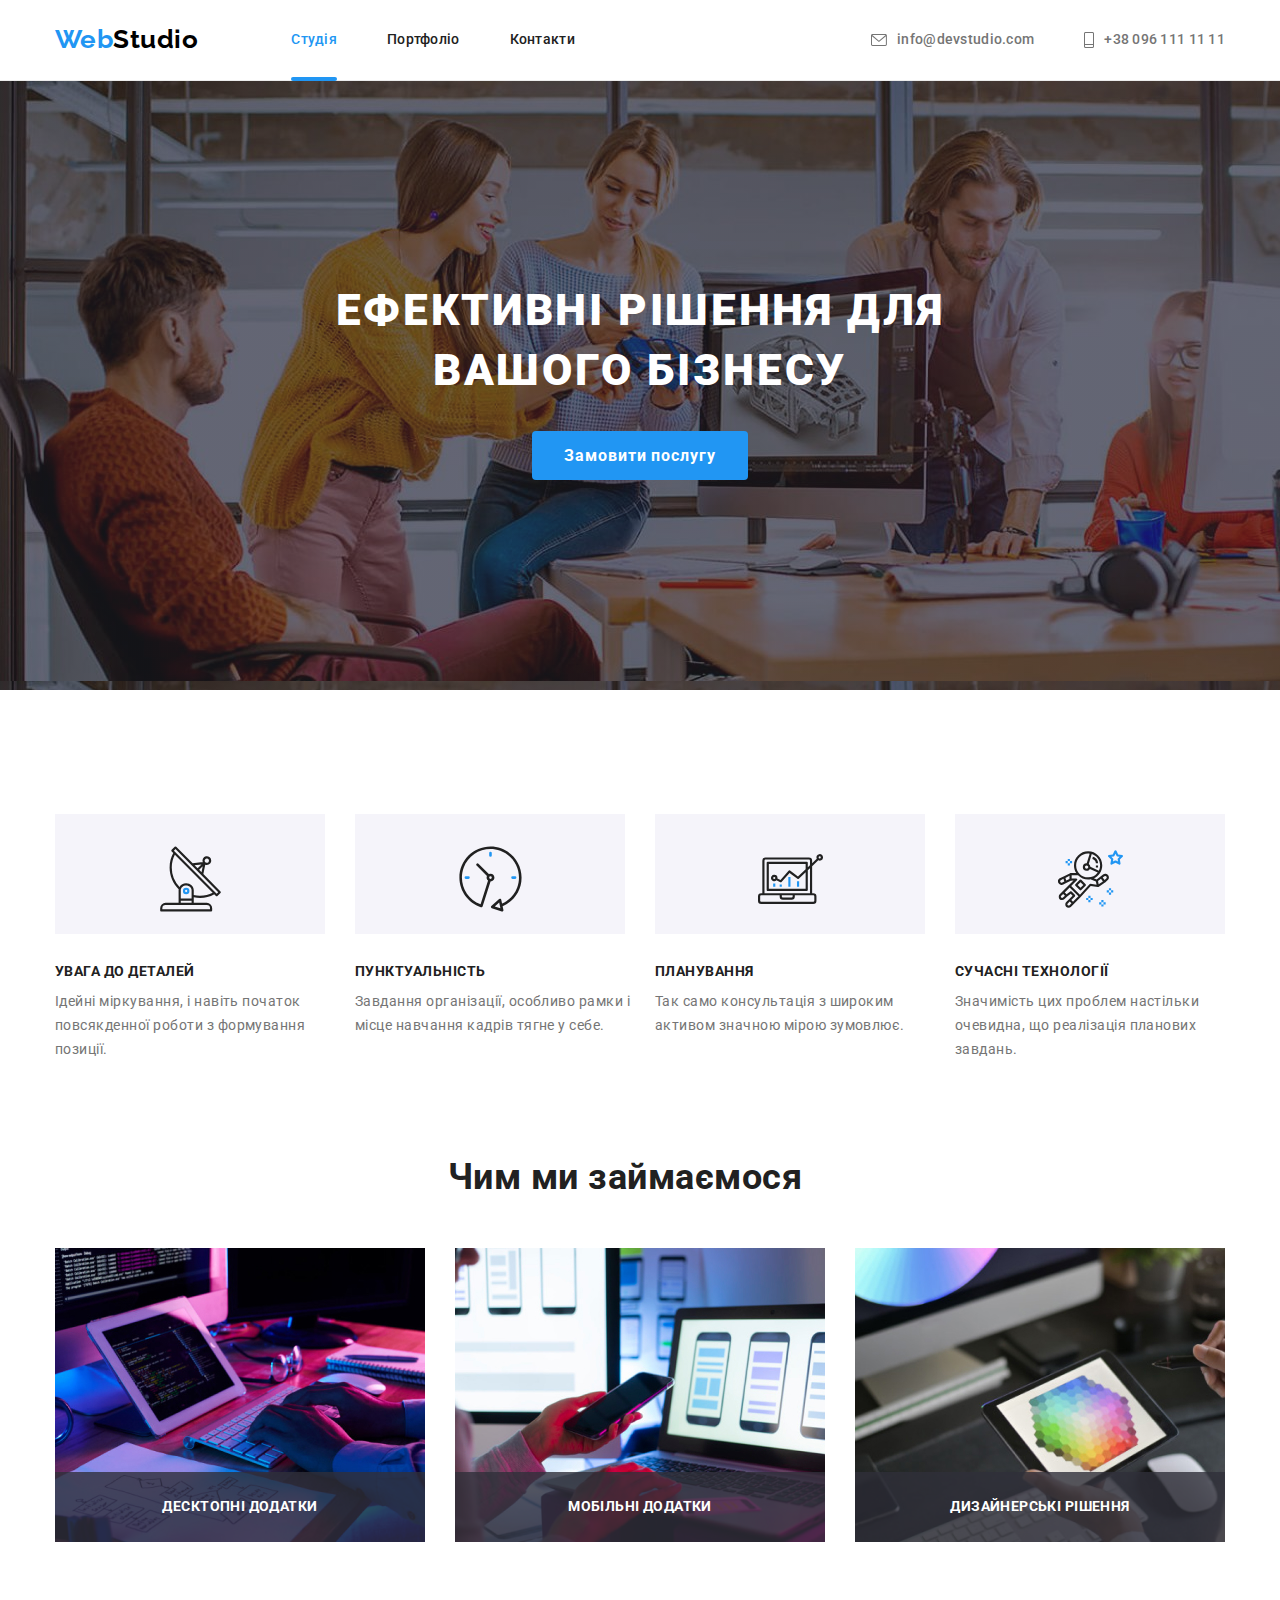
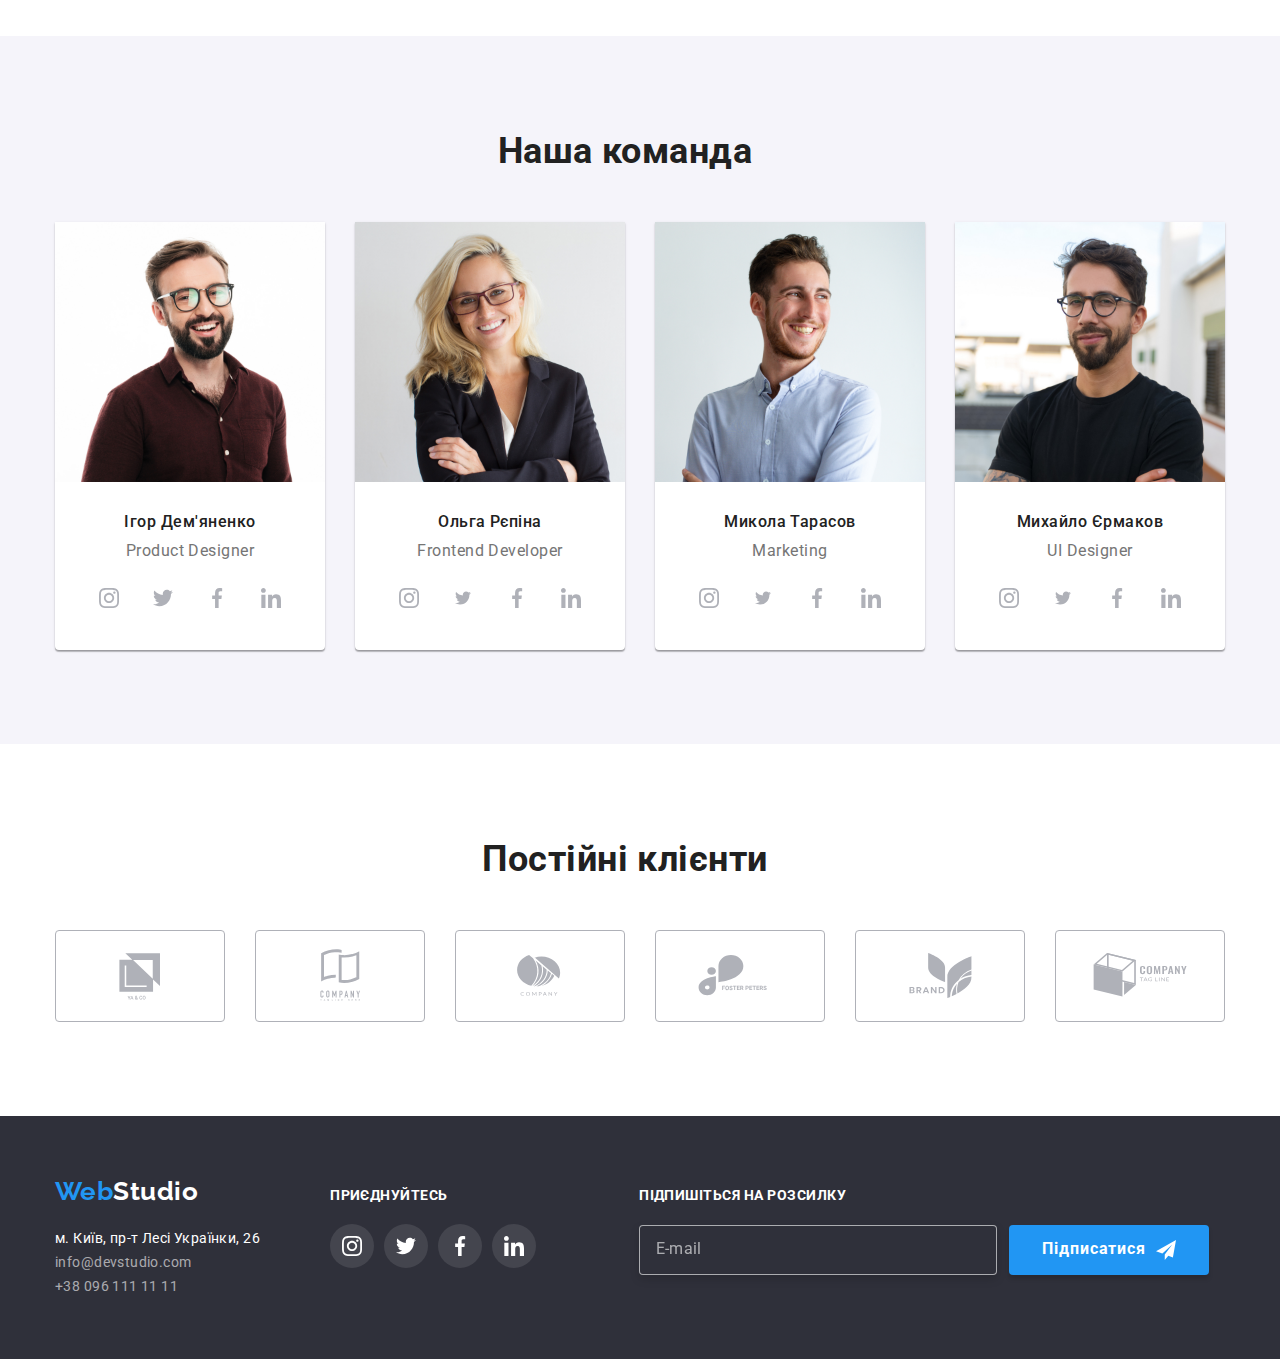
==== index.html @ cd9a9d76 "Add files via upload" ====
<!DOCTYPE html>
<html lang="uk">
<head><meta charset="UTF-8">
    <meta http-equiv="X-UA-Compatible" content="IE=edge">
    <meta name="viewport" content="width=device-width, initial-scale=1.0">
    <title>Document</title>
    <link rel="preconnect" href="https://fonts.googleapis.com">
    <link rel="preconnect" href="https://fonts.gstatic.com" crossorigin>
    <link href="https://fonts.googleapis.com/css2?family=Oleo+Script&family=Raleway:wght@700&family=Roboto:wght@400;500;700;900&display=swap" rel="stylesheet">
    <link rel="stylesheet" href="https://cdnjs.cloudflare.com/ajax/libs/modern-normalize/1.1.0/modern-normalize.min.css">
    <link rel="stylesheet" href="./css/styles.css">
</head>
<body class="body">
    <!-- Хедер -->
    <header class="header">
        <div class="container main-nav">
         <nav class="nav"> 
             <a href="./index.html" lang="en" class="logo"><span class="logo-web">Web</span><span class="logo-studio primary">Studio</span></a>
              <ul class="site-nav list">
                <li class="item"><a href="./index.html" class="link current">Студія</a></li>
                <li class="item"> <a href="./portfolio.html" class="link">Портфоліо</a></li>
                <li class="item"> <a href="" class="link">Контакти</a></li>
              </ul>
             </nav>
             <ul class="contact-nav list ">
                 <li class="item">
                     <a href="mailto:info@devstudio.com" class="link">
                        <svg class="email-svg " width="16px" height="12px">
                            <use href="./images/icons.svg#icon-envelope-1"></use>
                          </svg>
                        info@devstudio.com</a>
                    </li>
                 <li class="item"> 
                    
                    <a class="link" href="tel:+380961111111" >
                       <svg class="email-svg"width="10px" height="16px">
                            <use class="svg-tel"href="./images/icons.svg#icon-tel-1"></use>
                          </svg>
                          +38 096 111 11 11 </a>
                </li>
             </ul>
            
         </div>
    </header>

    <main>
        <!-- Герой -->
        <section class="hero">
            <div class="hero-wrapper">
            <div class="container">
                <div class="main-title">
            <h1 class="hero-title">Ефективні рішення для вашого бізнесу</h1>
            <button type="button" class="button primary" data-modal-open >Замовити послугу</button>
           
                </div>
            </div>
        </div>
        </section>

        <!--Перша секція ПЕРЕВАГИ-->
       <section class="section">
         <div class="container">
        <h2 hidden class="section-title">особливості</h2>
        <ul class="feature-list">
            <li class="item">
                <div class="icon">
                    <svg class="icon-antenna" width="65" height="70">
                        <use href="./images/icons.svg#icon-antenna-1"></use>
                    </svg>
                </div>
                <h3 class="subtitle">УВАГА ДО ДЕТАЛЕЙ</h3>
                <p class="text-p">Ідейні міркування, і навіть початок повсякденної роботи з формування позиції.</p>
            </li>
            <li class="item">
                <div class="icon">
                    <svg class="icon-antenna" width="65" height="70">
                        <use href="./images/icons.svg#icon-clock-1"></use>
                    </svg>
                </div>
                <h3 class="subtitle">ПУНКТУАЛЬНІСТЬ</h3>
                <p class="text-p"> Завдання організації, особливо рамки і місце навчання кадрів тягне у себе.</p>
            </li>
            <li class="item">
                <div class="icon">
                    <svg class="icon-antenna" width="65" height="70">
                        <use href="./images/icons.svg#icon-diagram-1"></use>
                    </svg>
                </div>
                <h3 class="subtitle">ПЛАНУВАННЯ</h3>
                <p class="text-p">Так само консультація з широким активом значною мірою зумовлює.</p>
            </li>
            <li class="item">
                <div class="icon">
                    <svg class="icon-antenna" width="65" height="70">
                        <use href="./images/icons.svg#icon-astronaut-1"></use>
                    </svg>
                </div>
                <h3 class="subtitle">СУЧАСНІ ТЕХНОЛОГІЇ</h3>
                <p class="text-p">Значимість цих проблем настільки очевидна, що реалізація планових завдань.</p>
            </li>
        </ul>
        </div>
       </section>

       <!--Друга секція ЧИМ ЗАЙМАЮТЬСЯ-->
       <section class="section-activity"> 
        <div class="container">
        <h2 class="section-title">Чим ми займаємося</h2>
        <ul class="pic-set ">
            <li class="pic-item activity"><img
                src="images/1.jpg"
                alt="Десктопні додатки"
                width="370"
                height="294"
                ><div class="activity-overlay">
                    <p class="subtitle-activity">ДЕСКТОПНІ ДОДАТКИ</p>
                </div>
                   
            </li>
            <li class="pic-item activity"><img
                src="images/2.jpg"
                alt="Мобільні додатки"
                width="370"
                height="294"
                >
                <div class="activity-overlay">
                    <p class="subtitle-activity">МОБІЛЬНІ ДОДАТКИ</p>
                </div>
                   

            </li>
            <li class="pic-item activity"><img
                src="images/3.jpg"
                alt="Дизайнерські рішення "
                width="370"
                height="294"
                >
                <div class="activity-overlay">
                    <p class="subtitle-activity">ДИЗАЙНЕРСЬКІ РІШЕННЯ</p>
                </div>
                   
            </li>
        </ul>
    </div>
    </section>

    <!--Третя секція КОМАНДА-->
     <section class="section-positions">
        <div class="container">
        <h2 class="section-title">Наша команда</h2>
        <ul class="work-list pic-set">
            <li >
                <div class="team-card">
                <img class="img pic-item"
                src="images/por1.jpg"
                alt="Фото Ігор Дем'яненко "
                width="270"
                height="260"
                >
                <div class="name-card">
                <h3 class="subtitle">Ігор Дем'яненко</h3>
                <p lang="en" class="position">Product Designer</p>
            </div>
                <ul class="social-links">
                    <li>
                        <a class="link-svg" href="#" aria-label="instagram">
                            <svg class="icon-symbol" width="20" height="20">
                                <use href="./images/icons.svg#icon-instagram-2-1"></use>
                            </svg>
                        </a>
                    </li>
                    <li>
                        <a class="link-svg" href="#" aria-label="twitter">
                             <svg class="icon-symbol" width="20" height="20">
                                <use href="./images/icons.svg#icon-twitter-1-1"></use>
                            </svg>
                        </a>
                    </li>
                    <li>
                        <a class="link-svg" href="#" aria-label="facebook">
                            <svg class="icon-symbol" width="20" height="20">
                                <use href="./images/icons.svg#icon-facebook-1-1"></use>
                            </svg>
                        </a>
                    </li>
                    <li>
                        <a class="link-svg" href="#" aria-label="linkedin">
                            <svg class="icon-symbol" width="20" height="20">
                                <use href="./images/icons.svg#icon-linkedin-1-1"></use>
                            </svg>
                        </a>
                    </li>
                </ul>
                </div>
            </li>
            <li>
                <div class="team-card">
                <img class="img pic-item"
                src="images/por2.jpg"
                alt="Фото Ольга Рєпіна"
                width="270"
                height="260"
                >
                 <div class="name-card">
                <h3 class="subtitle">Ольга Рєпіна</h3>
                <p lang="en" class="position">Frontend Developer</p>
                </div>
                <ul  class="social-links">
                    <li>
                        <a class="link-svg" href="#" aria-label="instagram">
                            <svg class="icon-symbol" width="20" height="20">
                                <use href="./images/icons.svg#icon-instagram-2-1"></use>
                            </svg>
                        </a>
                    </li>
                    <li>
                        <a class="link-svg" href="#" aria-label="twitter">
                            <svg class="icon-symbol" width="20" height="16">
                                <use href="./images/icons.svg#icon-twitter-1-1"></use>
                            </svg>
                        </a>
                    </li>
                    <li>
                        <a class="link-svg" href="#" aria-label="facebook">
                            <svg class="icon-symbol" width="20" height="20">
                                <use href="./images/icons.svg#icon-facebook-1-1"></use>
                            </svg>
                        </a>
                    </li>
                    <li>
                        <a class="link-svg" href="#" aria-label="linkedin">
                            <svg class="icon-symbol" width="20" height="20">
                                <use href="./images/icons.svg#icon-linkedin-1-1"></use>
                            </svg>
                        </a>
                    </li>
                </ul>
            </div>
            </li>
            <li>
                <div class="team-card">
                    <img class="img pic-item"
                src="images/por3.jpg"
                alt="Фото Микола Тарасов"
                width="270"
                height="260"
                >
                 <div class="name-card">
                <h3 class="subtitle">Микола Тарасов</h3>
                <p lang="en" class="position">Marketing</p>
                </div>
                <ul  class="social-links">
                    <li>
                        <a class="link-svg" href="#" aria-label="instagram">
                            <svg class="icon-symbol" width="20" height="20" aria-label="instagram">
                                <use href="./images/icons.svg#icon-instagram-2-1"></use>
                            </svg>
                        </a>
                    </li>
                    <li>
                        <a class="link-svg" href="#" aria-label="twitter">
                            <svg class="icon-symbol" width="20" height="16">
                                <use href="./images/icons.svg#icon-twitter-1-1"></use>
                            </svg>
                        </a>
                    </li>
                    <li>
                        <a class="link-svg" href="#" aria-label="facebook">
                            <svg class="icon-symbol" width="20" height="20">
                                <use href="./images/icons.svg#icon-facebook-1-1"></use>
                            </svg>
                        </a>
                    </li>
                    <li>
                        <a class="link-svg" href="#" aria-label="linkedin">
                            <svg class="icon-symbol" width="20" height="20">
                                <use href="./images/icons.svg#icon-linkedin-1-1"></use>
                            </svg>
                        </a>
                    </li>
                </ul>
            </div>
            </li>
            <li>
                <div class="team-card">
                    <img class="img pic-item"
                src="images/por4.jpg"
                alt="Фото Михайло Єрмаков"
                width="270"
                height="260"
                >
                 <div class="name-card">
                <h3 class="subtitle">Михайло Єрмаков</h3>
                <p lang="en" class="position">UI Designer</p>
            </div>
            <ul  class="social-links">
                <li>
                    <a class="link-svg" href="#" aria-label="instagram">
                        <svg class="icon-symbol" width="20" height="20">
                            <use href="./images/icons.svg#icon-instagram-2-1"></use>
                        </svg>
                    </a>
                </li>
                <li>
                    <a class="link-svg" href="#" aria-label="twitter">
                        <svg class="icon-symbol" width="20" height="16">
                            <use href="./images/icons.svg#icon-twitter-1-1"></use>
                        </svg>
                    </a>
                </li>
                <li>
                    <a class="link-svg" href="#" aria-label="facebook">
                        <svg class="icon-symbol" width="20" height="20">
                            <use href="./images/icons.svg#icon-facebook-1-1"></use>
                        </svg>
                    </a>
                </li>
                <li>
                    <a class="link-svg" href="#" aria-label="linkedin">
                        <svg class="icon-symbol" width="20" height="20">
                            <use href="./images/icons.svg#icon-linkedin-1-1"></use>
                        </svg>
                    </a>
                </li>
            </ul>
            </div>
            </li>
        </ul>
        </div>
     </section>
     <!-- Четверта секція Постійні клієнти -->
     <section class="section">
        <div class="container">
        <h2 class="section-title">Постійні клієнти</h2>
        <ul class="clients">
            <li class="company">
                <a class="link-company" href="#" aria-label="logo">
                    <svg class="icon-company"  width="170px" height="92px">
                        <use href="./images/icons.svg#icon-Client-1-1"></use>
                    </svg>
                </a>
            </li>
            <li class="company">
                <a class="link-company" href="#" aria-label="logo">
                    <svg class="icon-company" width="170px" height="92px">
                        <use href="./images/icons.svg#icon-Client-2-1"></use>
                    </svg>
                </a>
            </li>
            <li class="company">
                <a class="link-company" href="#" aria-label="logo">
                    <svg class="icon-company" width="170px" height="92px">
                        <use href="./images/icons.svg#icon-Client-3-1"></use>
                    </svg>
                </a>
            </li>
           
            <li class="company">
                <a class="link-company" href="#" aria-label="logo">
                    <svg class="icon-company" width="170px" height="92px">
                        <use href="./images/icons.svg#icon-Client-4-1"></use>
                    </svg>
                </a>
            </li>
            <li class="company">
                <a class="link-company" href="#" aria-label="logo">
                    <svg class="icon-company" width="170px" height="92px">
                        <use href="./images/icons.svg#icon-Client-5-1"></use>
                    </svg>
                </a>
            </li>
            <li class="company">
                <a class="link-company" href="#" aria-label="logo">
                    <svg class="icon-company" width="170px" height="92px">
                        <use href="./images/icons.svg#icon-Client-6-1"></use>
                    </svg>
                </a>
            </li>
        </ul>
    </div>
     </section>
    </main>

    <!-- Футер -->
    <footer class="footer">
        <div class="container footer-info">
            <div>
        <a href="./index.html" lang="en" class="logo"><span class="logo-web">Web</span><span class="logo-studio secondary">Studio</span></a>
        <address>
            <ul class="footer-nav list">
                <li class="contact adress"><a href="https://www.google.com/maps/dir//Lesi+Ukrainky+Blvd,+26,+Kyiv,+02000/@50.4265807,30.5361971,17z/data=!4m17!1m7!3m6!1s0x40d4cf0e033ecbe9:0x57a4dffefec77da0!2sLesi+Ukrainky+Blvd,+26,+Kyiv,+02000!3b1!8m2!3d50.4265807!4d30.5383858!4m8!1m0!1m5!1m1!1s0x40d4cf0e033ecbe9:0x57a4dffefec77da0!2m2!1d30.5383858!2d50.4265807!3e3" target="_blank"  rel="noopener noreferrer" class="adress">м. Київ, пр-т Лесі Українки, 26</a>
                </li>
                <li class="contact mail"><a href="mailto:info@devstudio.com" class="link">info@devstudio.com</a></li>
                <li class="contact "><a href="tel:+380961111111" class="link">+38 096 111 11 11</a></li>
                </ul>  
        </address>
            </div>

        <div class="footer-link">
            <h3 class="join">Приєднуйтесь</h3>
            <ul class="join-footer">
              <li>
                <a class="link-svg main-link" href="#" aria-label="instagram">
                  <svg class="icon-symbol" width="20px" height="20px">
                    <use href="./images/icons.svg#icon-instagram-2-1"></use>
                  </svg>
                </a>
              </li>
              <li>
                <a class="link-svg main-link" href="#" aria-label="twitter">
                  <svg class="icon-symbol" width="20px" height="20px">
                    <use href="./images/icons.svg#icon-twitter-1-1"></use>
                  </svg>
                </a>
              </li>
              <li>
                <a class="link-svg main-link" href="#" aria-label="facebook">
                  <svg class="icon-symbol" width="20px" height="20px">
                    <use href="./images/icons.svg#icon-facebook-1-1"></use>
                  </svg>
                </a>
              </li>
              <li>
                <a class="link-svg main-link" href="#" aria-label="linkedin">
                  <svg class="icon-symbol" width="20px" height="20px">
                    <use href="./images/icons.svg#icon-linkedin-1-1"></use>
                  </svg>
                </a>
              </li>
            </ul>
          </div>

     <form class="label-footer">
        <label for="inputEmail" class="join">Підпишіться на розсилку</label>
        <div class="subscribe">
          <input
            type="email"
            name="email"
            id="inputEmaill"
            placeholder="E-mail"
            class="input field-footer"
            required
          />
       
        <button class="button-footer">
          Підписатися
          <svg class="icon-footer" width="20px" height="20px">
            <use href="./images/icons.svg#icon-icon-send-1"></use>
          </svg>
        </button>
    </div>
 
</form>
    </footer>

    <!-- backdrop -->
    <div class="backdrop is-hidden" data-modal>
        <div class="modal">
            <div class="modal-body">
                <button class="close-button" data-modal-close>
                    <svg class="close" width="18" height="18">
                        <use href="./images/icons.svg#icon-close-black-18dp-2-1-1"></use>
                    </svg>
                </button>

                <form class="form">
                    <p class="form-title">
                      Залиште свої дані, ми вам передзвонимо
                    </p>

                    <label for="inputName" class="label">Ім'я</label>
                    <div class="input-wrapper">
                      <input
                        type="text"
                        name="name"
                        id="inputName"
                        class="input field"
                        required
                      />
                      <svg class="input-icon" width="18" height="18">
                        <use href="./images/icons.svg#icon-person-black-18dp-1-1"></use>
                      </svg>
                    </div>

                    <label for="inputTel" class="label">Телефон</label>
                    <div class="input-wrapper">
                      <input
                        type="tel"
                        name="phone"
                        id="inputTel"
                        class="input field"
                        required
                      />
                      <svg class="input-icon" width="18" height="18">
                        <use href="./images/icons.svg#icon-phone-black-18dp-1-1"></use>
                      </svg>
                    </div>

                    <label for="inputEmail" class="label">Пошта</label>
                    <div class="input-wrapper">
                      <input
                        type="email"
                        name="email"
                        id="inputEmail"
                        class="input field"
                        required
                      />
                      <svg class="input-icon" width="18" height="18">
                        <use href="./images/icons.svg#icon-email-black-18dp-1-1"></use>
                      </svg>
                    </div>

                    <label for="inputMessage" class="label">Коментар</label>

                    <textarea
                      class="input textarea"
                      name="message"
                      id="inputMessage"
                      placeholder="Введіть текст"></textarea>
                    
                    
                      <label class="check-label">
                        <input
                          type="checkbox"
                          name="check"
                          class="input-check"
                          
                        />
                        <span class="check-wrapp">
                          <svg class="check-icon" width="16" height="15">
                            <use href="./images/icons.svg#icon-icon-check-1"></use>
                          </svg>
                        </span>
  
                        Погоджуюся з розсилкою та приймаю
                        <a href="#" target="_blank" class="check-link">Умови договору
                        </a>
                      </label>

                    <button class="form-button" type="submit">
                      Відправити
                    </button>
                  </form>    
            </div>  
        </div>
    </div>
   
    <script src="./js/modal.js"></script>
</body>
</html>
---- css/styles.css ----
:root {
  --primary-text-color: #212121;
  --accent-color: #2196f3;    
  --secondary-text-color: #757575;
  --primary-white-color: #ffffff;
  --logo-primary-color: #000000;
  --hero-background-color: #2f303a;
  --button-focus-color: #188ce8;
  --button-second-color: #f5f4fa;
  --body-background-color: #f5f5f5;
  --hero-background-color: #c4c4c4;

  /* flex параметри для сітки*/
  --items: 3;
  --indent: 30px;
}
/* flex pics set */
.pic-item {
  flex-basis: calc((100%- var(--indent) * (var(--items)-1)) / var(--items));
}
ul {
  list-style: none;
  padding: 0;
  margin: 0;
}
a {
  text-decoration: none;
  color: inherit;
}
h1,
h2,
h3,
h4,
h5,
h6 {
  margin: 0;
}
p {
  margin: 0;
}
address {
  font-style: normal;
}
button {
  font-family: inherit;
  padding: 0;
  margin: 0;
}
img {
  display: block;
  max-width: 100%;
  height: auto;
}

body {
  background-color: var(--primary-white-color);
  color: var(--primary-text-color);
  font-family: Roboto, sans-serif;
  letter-spacing: 0.03em;
}

.container {
  margin-left: auto;
  margin-right: auto;
  max-width: 1200px;
  padding: 0 15px;
  width: 100%;
}

.section {
  padding-top: 94px;
  padding-bottom: 94px;
  margin: 0px;
}

/* header */
.header {
  background-color: var(--primary-white-color);
  border-bottom: 1px solid rgba(236, 236, 236, 1);
}

/* Logo */
.logo {
  font-family: Raleway, sans-serif;
  font-weight: 700;
  font-size: 26px;
  line-height: 1.2;
  text-decoration: none;
}
.logo-web {
  color: var(--accent-color);
}

.logo-studio.primary {
  color: var(--logo-primary-color);
}
.logo-studio.secondary {
  color: var(--primary-white-color);
}

/* Nav */
.main-nav {
  display: flex;
  align-items: center;
}
.nav .link {
  transition-property: background-color;
  transition-duration: 250ms;
  transition-timing-function: cubic-bezier(0.4, 0, 0.2, 1);
}
.nav .link.current {
  position: relative;
}
.nav .link.current::after {
  position: absolute;
  content: "";
  width: 100%;
  height: 4px;
  border-radius: 2px;
  bottom: -1.5px;
  left: 0;
  background-color: var(--accent-color);
}
.nav .link:hover::after,
.nav .link:focus::after {
  width: 100%;
}

.nav .link:hover,
.nav .link:focus {
  color: var(--accent-color);
}
.nav {
  display: flex;
  align-items: center;
}
.site-nav {
  margin-left: 93px;
}
.site-nav .item {
  align-self: center;
}
.site-nav.list {
  display: flex;
}
.site-nav .item + .item {
  margin-left: 50px;
}

.site-nav .link {
  color: var(--primary-text-color);
  text-decoration: none;
  font-weight: 500;
  font-size: 14px;
  line-height: 1.14;
  letter-spacing: 0.02em;
  padding-top: 32px;
  padding-bottom: 32px;
  display: block;
}

.site-nav .link.current {
  color: var(--accent-color);
  padding-top: 32px;
  padding-bottom: 32px;
}

.contact-nav .link {
  color: var(--secondary-text-color);
  text-decoration: none;
  font-weight: 500;
  font-size: 14px;
  line-height: 1.14;
  letter-spacing: 0.02em;
  margin: 0px;
  padding-top: 32px;
  padding-bottom: 32px;
  display: block;
  transition-property: background-color;
  transition-duration: 250ms;
  transition-timing-function: cubic-bezier(0.4, 0, 0.2, 1);
}

.contact-nav .link:hover,
.contact-nav .link:focus {
  color: var(--accent-color);
}

.contact-nav {
  margin-bottom: 0px;
  display: flex;
  margin-left: auto;
}

.contact-nav .link {
  display: flex;
  justify-items: center;
}

.contact-nav .item + .item {
  margin-left: 50px;
}
.email-svg {
  justify-self: baseline;
  color: rgba(117, 117, 117, 1);
  background-color: rgba(255, 255, 255, 1);
  align-self: center;
  margin-right: 10px;
  text-align: center;
  justify-content: center;
}
.email-svg {
  fill: currentColor;
}
.contact-nav .link:hover .email-svg,
.contact-nav .link:focus .email-svg {
  fill: var(--accent-color);
}

/* hero */
.hero {
  text-align: center;
}
.hero-wrapper {
  max-width: 1600px;
  margin-left: auto;
  margin-right: auto;
  background: linear-gradient(rgba(47, 48, 58, 0.4), rgba(47, 48, 58, 0.4))
      no-repeat,
    url("../images/hero.jpg"), rgba(196, 196, 196, 1);
  background-size: cover cover;
  padding-top: 200px;
  padding-bottom: 210px;
}
.hero-title {
  color: var(--primary-white-color);
  font-weight: 900;
  font-size: 44px;
  line-height: 1.36;
  letter-spacing: 0.06em;
  text-transform: uppercase;
  text-align: center;
  margin-top: 0;
  margin-bottom: 30px;
}
.main-title {
  max-width: 700px;
  text-align: center;
  margin-left: auto;
  margin-right: auto;
}
/* button */
.button {
  border-radius: 4px;
  color: var(--primary-text-color);
  background-color: var(--primary-white-color);
  cursor: pointer;
  border: none;
}
.button.primary {
  padding: 10px 32px;
  min-width: 216px;
  color: var(--primary-white-color);
  background-color: var(--accent-color);
  font-weight: 700;
  font-size: 16px;
  line-height: 1.86;
  letter-spacing: 0.06em;
  text-align: center;
  transition-property: background-color;
  transition-duration: 250ms;
  transition-timing-function: cubic-bezier(0.4, 0, 0.2, 1);
}
.button.primary:hover,
.button.primary:focus {
  background: var(--button-focus-color);
}

.button.secondary {
  display: inline-block;
  min-height: 38px;
  padding: 6px 22px;
  color: var(--primary-text-color);
  background-color: rgba(245, 244, 250, 1);
  border-radius: 4px;
  font-weight: 500;
  font-size: 16px;
  line-height: 1.6;
  padding: 6px 22px;
  display: inline-block;
  min-height: 38px;
  text-align: center;
  border-color: transparent;
  margin-left: 8px;
  transition-property: background-color, border-color, box-shadow;
  transition-duration: 250ms;
  transition-timing-function: cubic-bezier(0.4, 0, 0.2, 1);
}
.button.secondary:hover,
.button.secondary:focus {
  color: #ffffff;
  background-color: rgba(33, 150, 243, 1);
  border-color: rgba(33, 150, 243, 1);
  box-shadow: 0px 3px 1px rgba(0, 0, 0, 0.1), 0px 1px 2px rgba(0, 0, 0, 0.08),
    0px 2px 2px rgba(0, 0, 0, 0.12);
  border-radius: 4px;
}
.button-list {
  letter-spacing: 0.03em;
  border-radius: 4px;
  margin-bottom: 50px;
  text-align: center;
  display: flex;
  justify-content: center;
}

/* sections */
.section-title {
  font-weight: 700;
  font-size: 36px;
  line-height: 1.17;
  text-align: center;

  margin-bottom: 50px;
  margin-right: 30px;
}

.icon {
  display: flex;
  width: 270px;
  height: 120px;
  background-color: rgba(245, 244, 250, 1);
  margin-bottom: 30px;
  margin-top: 30px;
  margin-right: 30px;
  justify-content: center;
  align-self: center;
  padding-top: 30px;
}

/* feature переваги */
.feature-list .subtitle {
  color: var(--primary-text-color);
  font-weight: 700;
  font-size: 14px;
  line-height: 1.14;
}
.feature-list p {
  margin-top: 10px;
}

.feature-list {
  display: flex;
}
.feature-list .text-p {
  color: var(--secondary-text-color);
  font-weight: 400;
  font-size: 14px;
  line-height: 1.7;
}

/* activity друга секція 
 підставлена сітка*/
.section-activity {
  padding-bottom: 94px;
}

.subtitle-activity {
  font-weight: 700;
  font-size: 14px;
  line-height: 1.14;
  color: var(--primary-white-color);
}
.pic-item.activity {
  position: relative;
}

.activity-overlay {
  position: absolute;
  bottom: 0;
  left: 0;
  height: 100%;
  width: 100%;
  background-color: rgba(47, 48, 58, 0.8);
  display: flex;
  justify-content: center;
  padding-top: 27px;
  padding-bottom: 27px;
  height: auto;
}

.subtitle-activity {
  color: rgba(255, 255, 255, 1);
  display: flex;
  justify-content: center;
  width: 100%;
  height: 16px;
  font-weight: 700;
  font-size: 14px;
  line-height: 1.14px;
  text-align: center;
  letter-spacing: 0.03em;
  text-transform: uppercase;
  align-items: center;
  /* margin-top: 27px;
margin-bottom: 27px; */
}
/* команда третя секція */
.section-positions {
  background-color: rgba(245, 244, 250, 1);
  padding-top: 94px;
  padding-bottom: 94px;
}
.subtitle {
  font-weight: 500;
  font-size: 16px;
  line-height: 1.19;
  margin-bottom: 10px;
}

.position {
  font-weight: 400;
  font-size: 16px;
  line-height: 1.19;
  margin-bottom: 0px;
  color: rgba(117, 117, 117, 1);
}

.team-card {
  background-color: var(--primary-white-color);
  box-sizing: border-box;
  margin-bottom: 0px;
  box-shadow: 0px 1px 3px rgba(0, 0, 0, 0.12), 0px 1px 1px rgba(0, 0, 0, 0.14),
    0px 2px 1px rgba(0, 0, 0, 0.2);
  border-radius: 0px 0px 4px 4px;
}
.name-card {
  /* height: 107px; */
  text-align: center;
  margin-top: 30px;
  margin-bottom: 16px;
}
.work-list > .item {
  background-color: #f5f4fa;
  padding-top: 50px;

  margin-left: 30px;
}

.link-svg {
  width: 44px;
  height: 44px;
  border-radius: 50%;
  color: rgba(175, 177, 184, 1);
  background-color: rgba(255, 255, 255, 1);
  display: flex;
  justify-content: center;
  align-items: center;
  margin-bottom: 30px;
  transition-property: background-color;
  transition-duration: 250ms;
  transition-timing-function: cubic-bezier(0.4, 0, 0.2, 1);
}

.link-svg:hover,
.link-svg:focus {
  background-color: rgba(33, 150, 243, 1);
  color: rgba(255, 255, 255, 1);
}
.icon-symbol {
  fill: currentColor;
}
.social-links {
  display: flex;
  justify-content: center;
  align-items: center;
  gap: 10px;
}

/* четверта секція Постійні клієнти */

.clients {
  display: flex;
  justify-content: center;
  margin-top: 50px;
}

.company + .company {
  margin-left: 30px;
}

.link-company {
  width: 170px;
  height: 92px;
  border: 1px solid #afb1b8;
  border-radius: 4px;
  color: rgba(175, 177, 184, 1);
  background-color: var(--primary-white-color);
  display: flex;
  justify-content: center;
  align-items: center;
  transition-property: color;
  transition-duration: 250ms;
  transition-timing-function: cubic-bezier(0.4, 0, 0.2, 1);
}
.link-company:hover,
.link-company:focus {
  color: rgba(33, 150, 243, 1);
  background-color: var(--primary-white-color);
  border: 1px solid #2196f3;
  border-radius: 4px;
}

.icon-company {
  fill: currentColor;
}
.pic-set {
  display: flex;
  flex-wrap: wrap;
  gap: var(--indent);
}

.img.pic-item {
  --items: 4;
}
.pic-item .portfolio {
  --items: 9;
}


.pic-set {
  display: flex;
  flex-wrap: wrap;
  gap: var(--indent);
}

.img.pic-item {
  --items: 4;
}
.pic-item .portfolio {
  --items: 3;
}

/* portfolio */

.portfolio-name {
  border: 1px solid #eeeeee;
  border-top: 0;
  margin-top: 20px;
}

.flex-container {
  display: flex;
  flex-wrap: wrap;
  width: 1200px;
}
.portfolio-titles {
  font-weight: 700;
  font-size: 18px;
  line-height: 2;
  margin-top: 20px;
  margin-left: 24px;
}
.portfolio-name .text {
  color: var(--secondary-text-color);
  font-size: 16px;
  line-height: 1.88;
  margin-bottom: 20px;
  margin-top: 4px;
  margin-left: 24px;
}

.link-card:hover,
.link-card:focus {
  border: 1px solid #eeeeee;
  box-shadow: 0px 1px 1px rgba(0, 0, 0, 0.12), 0px 4px 4px rgba(0, 0, 0, 0.06),
    1px 4px 6px rgba(0, 0, 0, 0.16);
}

.portfolio-card {
  position: relative;
  overflow: hidden;
}
.link-card{display: block;}
.link-card:hover .portfolio-overlay,
.link-card:focus .portfolio-overlay {
  transform: translateY(-100%);
}
/*           
          .pic-item:hover .portfolio-overlay,
          .pic-item:focus .portfolio-overlay {
            transform: translateY(-100%);
          } */
.portfolio-overlay {
  padding: 63px 24px;
  background-color: rgba(33, 150, 243, 0.9);
  position: absolute;
  height: 100%;
  width: 100%;
  transition: transform 250ms cubic-bezier(0.4, 0, 0.2, 1);
}
.description-card {
  color: rgba(255, 255, 255, 1);
  width: 322px;
  height: 168px;
  font-weight: 400;
  font-size: 18px;
  line-height: 1.56;
}
/* footer */
.footer {
  background-color: rgba(47, 48, 58, 1);
  margin-top: 0px;
  padding-top: 60px;
  padding-bottom: 60px;
}

.footer-nav .adress {
  color: var(--primary-white-color);
  text-decoration: none;
  transition-property: color;
  transition-duration: 250ms;
  transition-timing-function: cubic-bezier(0.4, 0, 0.2, 1);
}
.footer-nav .adress:hover,
.footer-nav .adress:focus {
  color: var(--accent-color);
}

.footer-nav .link {
  color: rgba(255, 255, 255, 0.6);
  text-decoration: none;
  transition-property: color;
  transition-duration: 250ms;
  transition-timing-function: cubic-bezier(0.4, 0, 0.2, 1);
}
.footer-nav .link:hover,
.footer-nav .link:focus {
  color: var(--accent-color);
}
.footer-nav.list {
  font-family: "Roboto", sans-serif;
  font-style: normal;
  font-weight: 400;
  font-size: 14px;
  line-height: 1.71;
  letter-spacing: 0.03em;
  padding-left: 0;
  padding-top: 20px;
}
.contact .adress {
  margin-bottom: 9px;
}
.contact .mail {
  margin-bottom: 9px;
}
.footer .logo {
  margin-bottom: 20px;
}

.join {
  text-transform: uppercase;
  color: rgba(255, 255, 255, 1);
  margin-bottom: 20px;
  font-weight: 700;
  font-size: 14px;
  line-height: 1.14;
}
.join-footer {
  display: flex;
}
.footer-info {
  display: flex;
  align-items: baseline;
}
.main-link {
  color: rgba(255, 255, 255, 1);
  background-color: rgba(255, 255, 255, 0.1);
  margin-right: 10px;
}
.footer-link {
  margin-left: 70px;
  color: rgba(255, 255, 255, 0.6);
  text-decoration: none;
}
/* backdrop modal window */
.backdrop {
  position: fixed;
  width: 100%;
  height: 100%;
  top: 0;
  left: 0;
  right: 0;
  bottom: 0;
  background-color: rgba(0, 0, 0, 0.2);
  overflow-y: auto;
  overflow-x: hidden;
  z-index: 10;
  transition: visibility 250ms cubic-bezier(0.4, 0, 0.2, 1),
    opacity 250ms cubic-bezier(0.4, 0, 0.2, 1);
}
.backdrop.is-hidden {
  visibility: hidden;
  opacity: 0;
  pointer-events: none;
}
.modal {
  min-height: 100vh;
  display: flex;
  justify-content: center;
  align-items: center;
  position: sticky;
  width: 100%;
}

.modal-body {
  position: relative;
  width: 528px;
  /* height: 581px; */
  padding: 40px;
  background: rgba(255, 255, 255, 1);
  box-shadow: 0px 1px 3px rgba(0, 0, 0, 0.12), 0px 1px 1px rgba(0, 0, 0, 0.14),
    0px 2px 1px rgba(0, 0, 0, 0.2);
  border-radius: 4px;
}

.close-button {
  position: absolute;
  top: 8px;
  right: 8px;
  display: flex;
  align-items: center;
  justify-content: center;

  width: 30px;
  height: 30px;
  border-radius: 50%;
  background: #ffffff;
  border: 1px solid rgba(0, 0, 0, 0.1);
  cursor: pointer;
}
.close {
  transition: fill 250ms cubic-bezier(0.4, 0, 0.2, 1);
}
.close-button:hover .close,
.close-button:focus .close {
  fill: var(--accent-color);
}
/* form */
.form {
  display: block;
  margin-top: 0em;
}

.form-title {
  margin-bottom: 12px;
  font-weight: 700;
  font-size: 20px;
  line-height: 1, 15;
  text-align: center;
  letter-spacing: 0.03em;

  color: #212121;
}

.label {
  display: block;
  padding-bottom: 4px;
  font-size: 12px;
  line-height: 1, 17px;
  letter-spacing: 0.01em;
  text-align: left;

  color: #757575;
}

.input-wrapper {
  position: relative;
  margin-bottom: 10px;
}

.input-icon {
  position: absolute;
  left: 12px;
  top: 50%;
  transform: translateY(-50%);
}

.input {
  width: 100%;
  height: 40px;
  padding: 12px 16px;

  background: #ffffff;
  border: 1px solid rgba(33, 33, 33, 0.2);
  border-radius: 4px;

  outline: none;
  font-size: 12px;
  line-height: 1, 17px;
  letter-spacing: 0.01em;

  color: #212121;
  transition: border-color 250ms cubic-bezier(0.4, 0, 0.2, 1);
}

.input-icon {
  transition: fill 250ms cubic-bezier(0.4, 0, 0.2, 1);
}

.input:focus {
  border-color: rgba(33, 150, 243, 1);
}

.input:focus + .input-icon {
  fill: rgba(33, 150, 243, 1);
}

.input::placeholder {
  font-weight: 400;
  font-size: 12px;
  line-height: 14px;
  letter-spacing: 0.01em;
  color: rgba(117, 117, 117, 0.5)
}

.textarea {
  width: 100%;
  height: 120px;
  resize: none;
  margin-bottom: 20px;
}

.field {
  padding-left: 45px;
}

.check-label {
  position: relative;
  display: flex;
  justify-content: center;
  align-items: center;
  margin-bottom: 20px;
  font-weight: 400;
  font-size: 14px;
  line-height: 1.71;
  letter-spacing: 0.03em;
  color: rgba(117, 117, 117, 1);
}
.check-wrapp {
  display: block;
  width: 16px;
  height: 15px;
  border: 2px solid rgba(33, 33, 33, 1);
  border-radius: 2px;
  margin-right: 9px;
}
.check-icon { 
  opacity: 0;
}

.input-check {
  position: absolute;
  left: 0;
  bottom: 0;
  height: 0;
  width: 0;
  opacity: 0;
}

.input-check:checked + .check-wrapp {
  border: none;
  background-color: var(--accent-color);
}

.input-check:checked + .check-wrapp .check-icon {
  opacity: 1;
}

.check-link {
  margin-left: 9px;
  color: var(--accent-color);
  text-decoration: underline;
}

.form-button {
  display: flex;
  margin: 0 auto;
  width: 200px;
  height: 50px;
  left: 700px;
  top: 712px;
  justify-content: center;
  cursor: pointer;
  letter-spacing: 0.06em;
  font-weight: 700;
  font-size: 16px;
  line-height: 1.88;
  border-color: transparent;
  padding: 10px 32px;
  background: var(--accent-color);
  color: var(--primary-white-color);
  box-shadow: 0px 4px 4px rgba(0, 0, 0, 0.15);
  border-radius: 4px;
  transition: background-color 250ms cubic-bezier(0.4, 0, 0.2, 1),
    color 250ms cubic-bezier(0.4, 0, 0.2, 1),
    box-shadow 250ms cubic-bezier(0.4, 0, 0.2, 1);
}
.form-button:hover,
.form-button:focus {
  color: #ffffff;
  background-color: rgba(24, 140, 232, 1);
  box-shadow: 0px 4px 4px rgba(0, 0, 0, 0.15);
  border-radius: 4px;
}

.label-footer {
  display: block;
  margin-left: 93px;
}

.field-footer {
  width: 358px;
  height: 50px;
  background: rgba(47, 48, 58, 1);
  border: 1px solid rgba(255, 255, 255, 0.6);
  filter: drop-shadow(0px 4px 4px rgba(0, 0, 0, 0.15));
  border-radius: 4px;
  color: rgba(255, 255, 255, 0.6);
}
.input.field-footer::placeholder{color:rgba(255, 255, 255, 0.6) ;
  font-weight: 400;
  font-size: 16px;
  line-height: 20px;}


.button-footer {
  width: 200px;
  height: 50px;

  background: #2196f3;
  box-shadow: 0px 4px 4px rgba(0, 0, 0, 0.15);
  border-radius: 4px;

  color: #ffffff;
  font-weight: 700;
  font-size: 16px;
  line-height: 1, 88;
  display: flex;
  align-items: center;
  text-align: center;
  letter-spacing: 0.06em;

  padding: 10px 28px;
  margin-left: 12px;
  justify-content: center;

  border-style: none;
  
}
.button-footer:hover{ background-color: rgba(24, 140, 232, 1);}

.icon-footer {
  margin-left: 10px;
}
.subscribe {
  display: flex;
  margin-top: 20px;
  margin-bottom: auto;
}
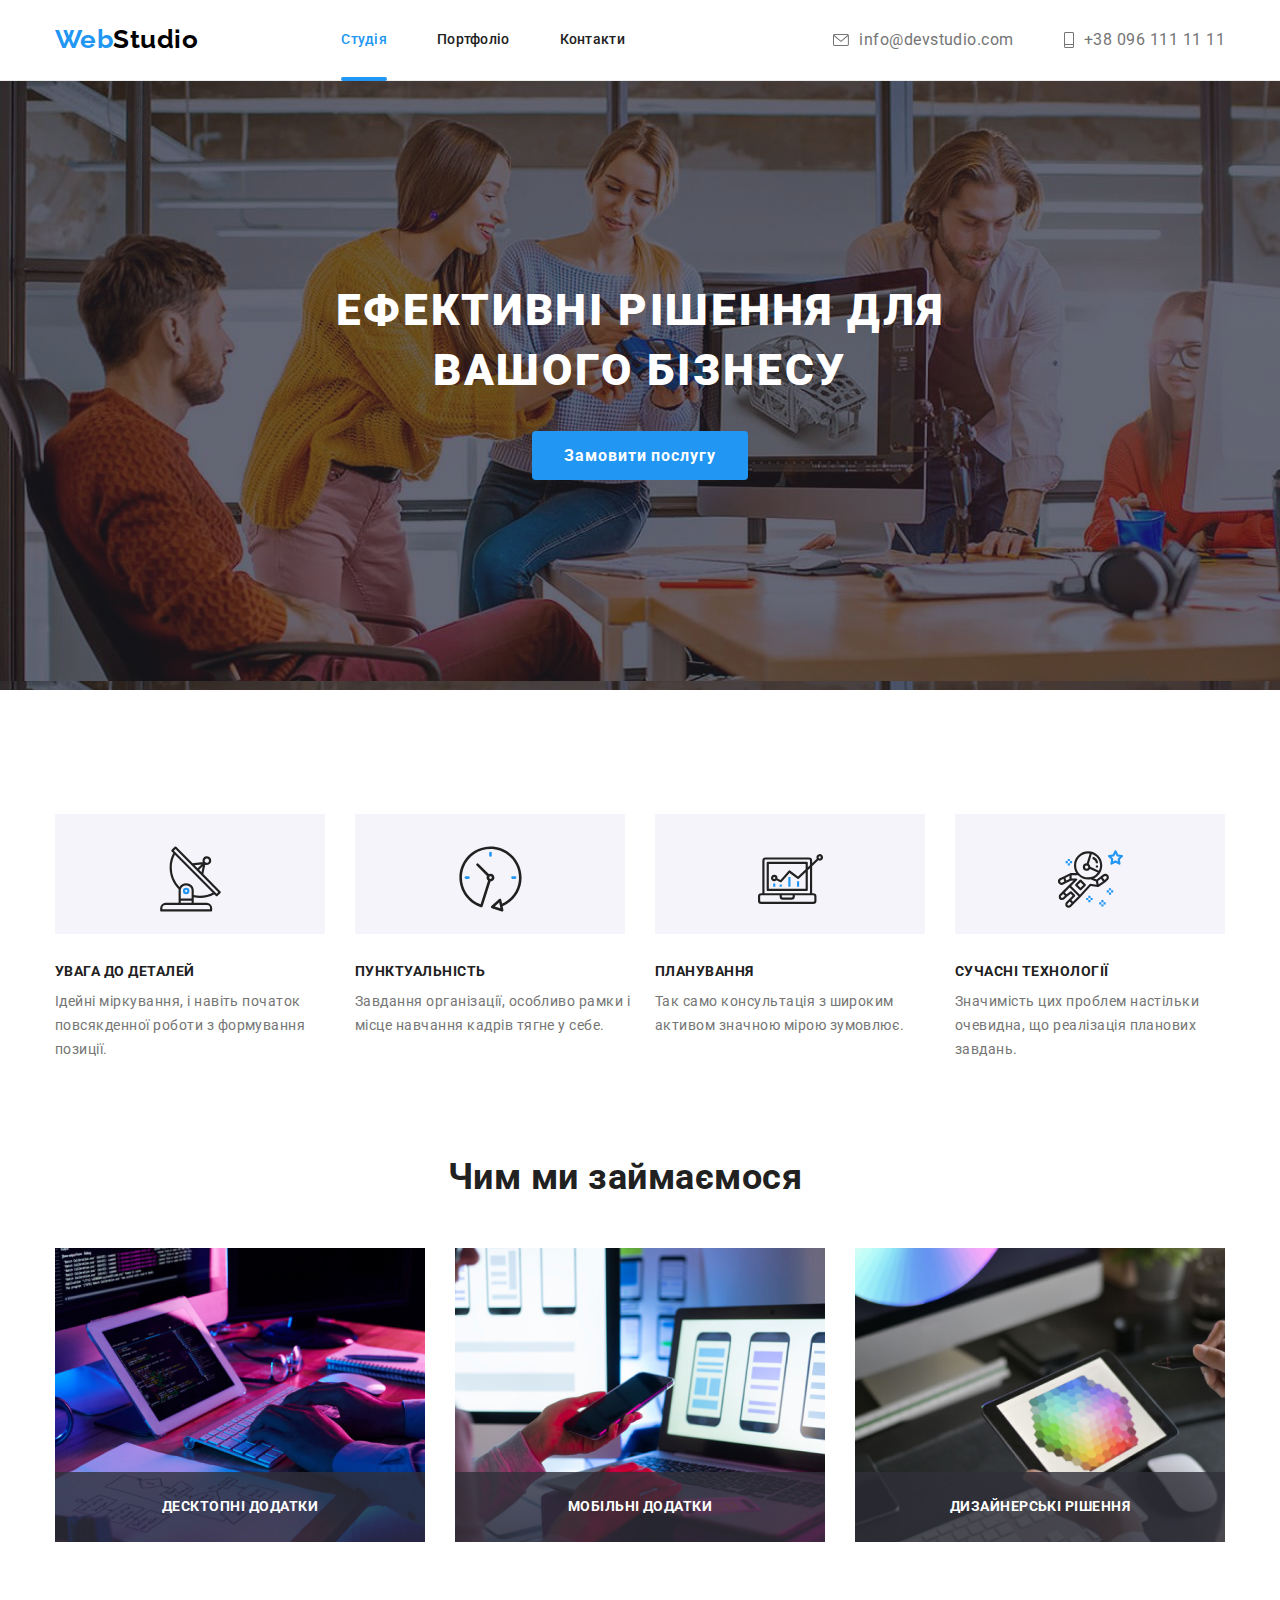
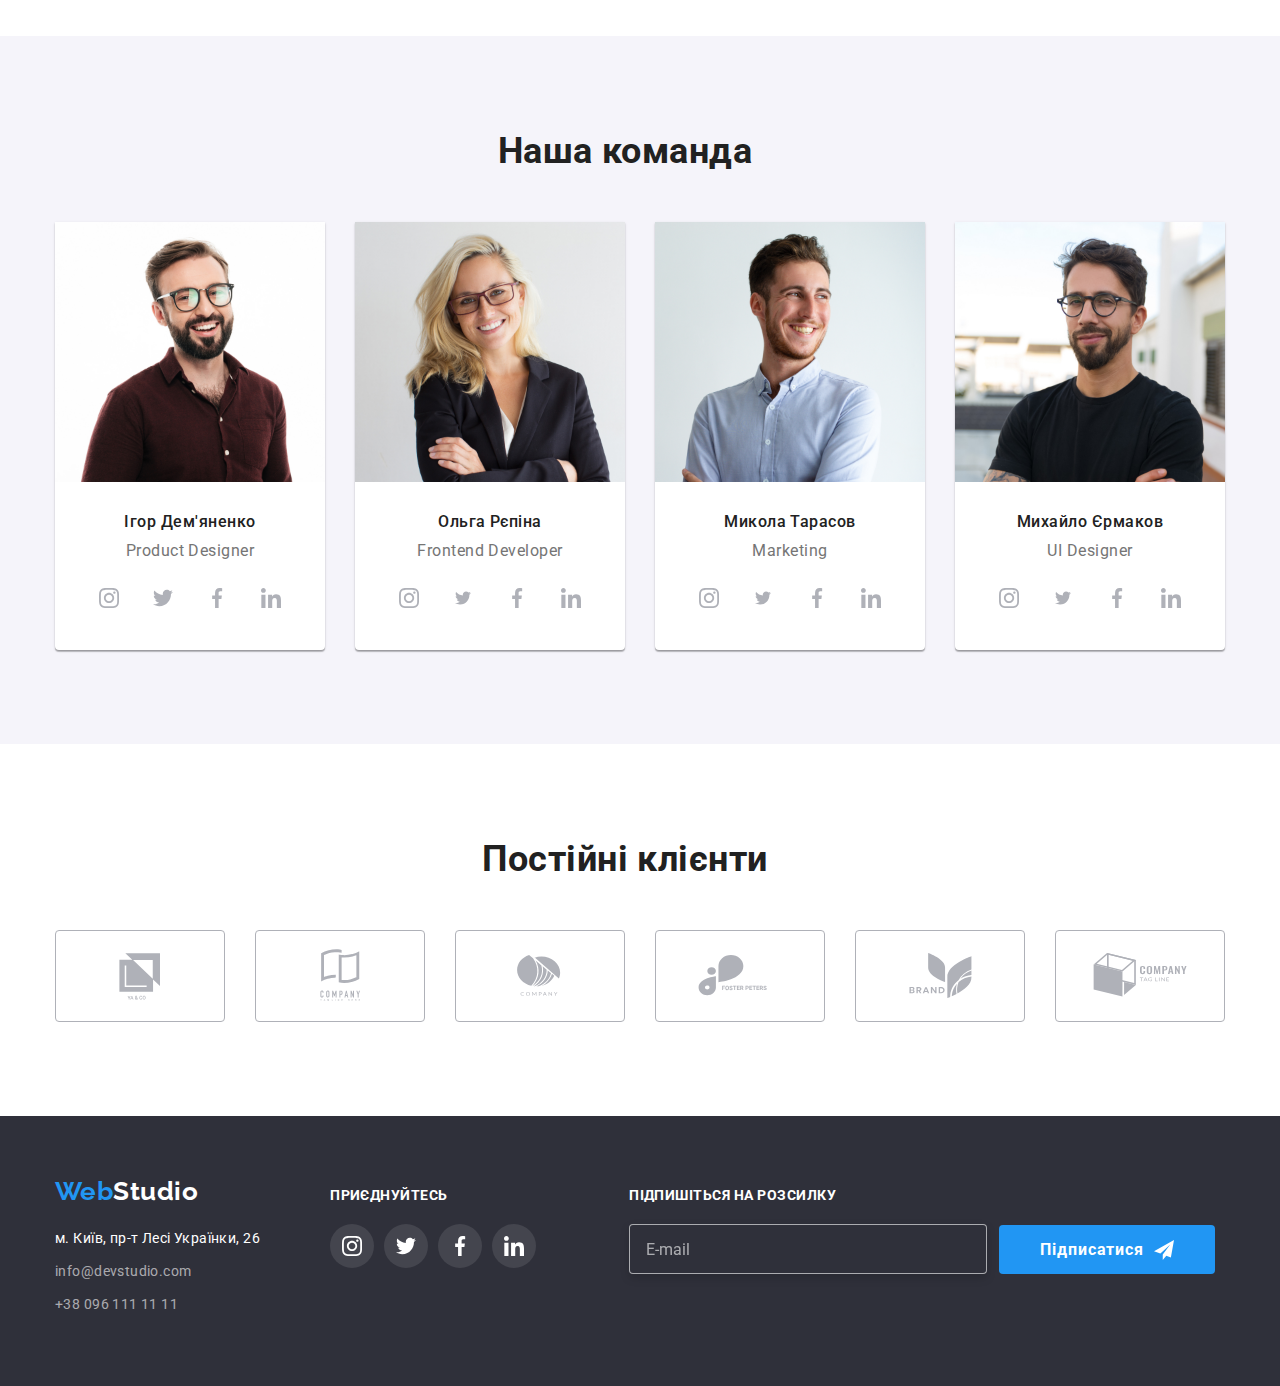
==== commit fa4947fb: "додає БЕМ" ====
--- a/index.html
+++ b/index.html
@@ -13,28 +13,29 @@
 <body class="body">
     <!-- Хедер -->
     <header class="header">
-        <div class="container main-nav">
+        <div class="container header__container">
          <nav class="nav"> 
-             <a href="./index.html" lang="en" class="logo"><span class="logo-web">Web</span><span class="logo-studio primary">Studio</span></a>
-              <ul class="site-nav list">
-                <li class="item"><a href="./index.html" class="link current">Студія</a></li>
-                <li class="item"> <a href="./portfolio.html" class="link">Портфоліо</a></li>
-                <li class="item"> <a href="" class="link">Контакти</a></li>
+             <a href="./index.html" lang="en" class="logo">Web<span class="logo--black">Studio</span></a>
+            
+              <ul class="site-nav">
+                <li class="site-nav__item"><a href="./index.html" class="site-nav__link current">Студія</a></li>
+                <li class="site-nav__item"> <a href="./portfolio.html" class="site-nav__link">Портфоліо</a></li>
+                <li class="site-nav__item"> <a href="" class="site-nav__link">Контакти</a></li>
               </ul>
              </nav>
-             <ul class="contact-nav list ">
-                 <li class="item">
-                     <a href="mailto:info@devstudio.com" class="link">
-                        <svg class="email-svg " width="16px" height="12px">
+             <ul class="site-nav contact-nav ">
+                 <li class="site-nav__item">
+                     <a href="mailto:info@devstudio.com" class="contact-nav__link">
+                        <svg class="contact-nav__svg " width="16px" height="12px">
                             <use href="./images/icons.svg#icon-envelope-1"></use>
                           </svg>
                         info@devstudio.com</a>
                     </li>
-                 <li class="item"> 
+                 <li class="site-nav__item"> 
                     
-                    <a class="link" href="tel:+380961111111" >
-                       <svg class="email-svg"width="10px" height="16px">
-                            <use class="svg-tel"href="./images/icons.svg#icon-tel-1"></use>
+                    <a class="contact-nav__link" href="tel:+380961111111" >
+                       <svg class="contact-nav__svg"width="10px" height="16px">
+                            <use href="./images/icons.svg#icon-tel-1"></use>
                           </svg>
                           +38 096 111 11 11 </a>
                 </li>
@@ -46,97 +47,94 @@
     <main>
         <!-- Герой -->
         <section class="hero">
-            <div class="hero-wrapper">
+            <div class="hero__wrapper">
             <div class="container">
-                <div class="main-title">
-            <h1 class="hero-title">Ефективні рішення для вашого бізнесу</h1>
-            <button type="button" class="button primary" data-modal-open >Замовити послугу</button>
-           
-                </div>
+            <h1 class="hero__title">Ефективні рішення для вашого бізнесу</h1>
+            <button type="button" class="button-primary" data-modal-open >Замовити послугу</button>
             </div>
         </div>
         </section>
 
         <!--Перша секція ПЕРЕВАГИ-->
-       <section class="section">
+       <section class="section ">
          <div class="container">
-        <h2 hidden class="section-title">особливості</h2>
+        <h2 hidden class="section__title">особливості</h2>
         <ul class="feature-list">
+            <li class="feature-list__item">
+                <div class="feature-list__icon">
+                    <svg width="65" height="70">
+                        <use href="./images/icons.svg#icon-antenna-1"></use>
+                    </svg>
+                </div>
+                <h3 class="feature-list__subtitle subtitle">УВАГА ДО ДЕТАЛЕЙ</h3>
+                <p class="feature-list__text">Ідейні міркування, і навіть початок повсякденної роботи з формування позиції.</p>
+            </li>
             <li class="item">
-                <div class="icon">
-                    <svg class="icon-antenna" width="65" height="70">
-                        <use href="./images/icons.svg#icon-antenna-1"></use>
-                    </svg>
-                </div>
-                <h3 class="subtitle">УВАГА ДО ДЕТАЛЕЙ</h3>
-                <p class="text-p">Ідейні міркування, і навіть початок повсякденної роботи з формування позиції.</p>
+                <div class="feature-list__icon">
+                    <svg width="65" height="70">
+                        <use href="./images/icons.svg#icon-clock-1"></use>
+                    </svg>
+                </div>
+                <h3 class="feature-list__subtitle subtitle">ПУНКТУАЛЬНІСТЬ</h3>
+                <p class="feature-list__text"> Завдання організації, особливо рамки і місце навчання кадрів тягне у себе.</p>
             </li>
             <li class="item">
-                <div class="icon">
-                    <svg class="icon-antenna" width="65" height="70">
-                        <use href="./images/icons.svg#icon-clock-1"></use>
-                    </svg>
-                </div>
-                <h3 class="subtitle">ПУНКТУАЛЬНІСТЬ</h3>
-                <p class="text-p"> Завдання організації, особливо рамки і місце навчання кадрів тягне у себе.</p>
+                <div class="feature-list__icon">
+                    <svg width="65" height="70">
+                        <use href="./images/icons.svg#icon-diagram-1"></use>
+                    </svg>
+                </div>
+                <h3 class="feature-list__subtitle subtitle">ПЛАНУВАННЯ</h3>
+                <p class="feature-list__text">Так само консультація з широким активом значною мірою зумовлює.</p>
             </li>
             <li class="item">
-                <div class="icon">
-                    <svg class="icon-antenna" width="65" height="70">
-                        <use href="./images/icons.svg#icon-diagram-1"></use>
-                    </svg>
-                </div>
-                <h3 class="subtitle">ПЛАНУВАННЯ</h3>
-                <p class="text-p">Так само консультація з широким активом значною мірою зумовлює.</p>
-            </li>
-            <li class="item">
-                <div class="icon">
-                    <svg class="icon-antenna" width="65" height="70">
+                <div class="feature-list__icon">
+                    <svg width="65" height="70">
                         <use href="./images/icons.svg#icon-astronaut-1"></use>
                     </svg>
                 </div>
-                <h3 class="subtitle">СУЧАСНІ ТЕХНОЛОГІЇ</h3>
-                <p class="text-p">Значимість цих проблем настільки очевидна, що реалізація планових завдань.</p>
+                <h3 class="feature-list__subtitle subtitle">СУЧАСНІ ТЕХНОЛОГІЇ</h3>
+                <p class="feature-list__text">Значимість цих проблем настільки очевидна, що реалізація планових завдань.</p>
             </li>
         </ul>
         </div>
        </section>
 
        <!--Друга секція ЧИМ ЗАЙМАЮТЬСЯ-->
-       <section class="section-activity"> 
+       <section class="section-activity section"> 
         <div class="container">
-        <h2 class="section-title">Чим ми займаємося</h2>
+        <h2 class="section__title">Чим ми займаємося</h2>
         <ul class="pic-set ">
-            <li class="pic-item activity"><img
+            <li class="pic-item__card pic-item"><img
                 src="images/1.jpg"
                 alt="Десктопні додатки"
                 width="370"
                 height="294"
-                ><div class="activity-overlay">
-                    <p class="subtitle-activity">ДЕСКТОПНІ ДОДАТКИ</p>
+                ><div class="pic-item__overlay">
+                    <p class="pic-item__subtitle">ДЕСКТОПНІ ДОДАТКИ</p>
                 </div>
                    
             </li>
-            <li class="pic-item activity"><img
+            <li class="pic-item__card pic-item"><img
                 src="images/2.jpg"
                 alt="Мобільні додатки"
                 width="370"
                 height="294"
                 >
-                <div class="activity-overlay">
-                    <p class="subtitle-activity">МОБІЛЬНІ ДОДАТКИ</p>
+                <div class="pic-item__overlay">
+                    <p class="pic-item__subtitle">МОБІЛЬНІ ДОДАТКИ</p>
                 </div>
                    
 
             </li>
-            <li class="pic-item activity"><img
+            <li class="pic-item__card pic-item"><img
                 src="images/3.jpg"
                 alt="Дизайнерські рішення "
                 width="370"
                 height="294"
                 >
-                <div class="activity-overlay">
-                    <p class="subtitle-activity">ДИЗАЙНЕРСЬКІ РІШЕННЯ</p>
+                <div class="pic-item__overlay">
+                    <p class="pic-item__subtitle">ДИЗАЙНЕРСЬКІ РІШЕННЯ</p>
                 </div>
                    
             </li>
@@ -145,185 +143,178 @@
     </section>
 
     <!--Третя секція КОМАНДА-->
-     <section class="section-positions">
+     <section class="section-positions section">
         <div class="container">
-        <h2 class="section-title">Наша команда</h2>
-        <ul class="work-list pic-set">
-            <li >
-                <div class="team-card">
-                <img class="img pic-item"
+        <h2 class="section__title">Наша команда</h2>
+        <ul class="team pic-set">
+            <li class="team__card" >
+                <img class=""
                 src="images/por1.jpg"
                 alt="Фото Ігор Дем'яненко "
                 width="270"
                 height="260"
                 >
-                <div class="name-card">
-                <h3 class="subtitle">Ігор Дем'яненко</h3>
-                <p lang="en" class="position">Product Designer</p>
-            </div>
+                <div class="team__name">
+                <h3 class="team__subtitle">Ігор Дем'яненко</h3>
+                <p lang="en" class="team__position">Product Designer</p>
+               </div>
                 <ul class="social-links">
                     <li>
-                        <a class="link-svg" href="#" aria-label="instagram">
-                            <svg class="icon-symbol" width="20" height="20">
+                        <a class="social-links__svg" href="#" aria-label="instagram">
+                            <svg class="social-links__icon" width="20" height="20">
                                 <use href="./images/icons.svg#icon-instagram-2-1"></use>
                             </svg>
                         </a>
                     </li>
                     <li>
-                        <a class="link-svg" href="#" aria-label="twitter">
-                             <svg class="icon-symbol" width="20" height="20">
+                        <a class="social-links__svg" href="#" aria-label="twitter">
+                             <svg class="social-links__icon" width="20" height="20">
                                 <use href="./images/icons.svg#icon-twitter-1-1"></use>
                             </svg>
                         </a>
                     </li>
                     <li>
-                        <a class="link-svg" href="#" aria-label="facebook">
-                            <svg class="icon-symbol" width="20" height="20">
+                        <a class="social-links__svg" href="#" aria-label="facebook">
+                            <svg class="social-links__icon" width="20" height="20">
                                 <use href="./images/icons.svg#icon-facebook-1-1"></use>
                             </svg>
                         </a>
                     </li>
                     <li>
-                        <a class="link-svg" href="#" aria-label="linkedin">
-                            <svg class="icon-symbol" width="20" height="20">
+                        <a class="social-links__svg" href="#" aria-label="linkedin">
+                            <svg class="social-links__icon" width="20" height="20">
                                 <use href="./images/icons.svg#icon-linkedin-1-1"></use>
                             </svg>
                         </a>
                     </li>
+                </li>
                 </ul>
-                </div>
-            </li>
-            <li>
-                <div class="team-card">
-                <img class="img pic-item"
+           
+            <li class="team__card">
+                <img class= "pic-item"
                 src="images/por2.jpg"
                 alt="Фото Ольга Рєпіна"
                 width="270"
                 height="260"
                 >
-                 <div class="name-card">
-                <h3 class="subtitle">Ольга Рєпіна</h3>
-                <p lang="en" class="position">Frontend Developer</p>
+                 <div class="team__name">
+                <h3 class="team__subtitle">Ольга Рєпіна</h3>
+                <p lang="en" class="team__position">Frontend Developer</p>
                 </div>
                 <ul  class="social-links">
                     <li>
-                        <a class="link-svg" href="#" aria-label="instagram">
-                            <svg class="icon-symbol" width="20" height="20">
+                        <a class="social-links__svg" href="#" aria-label="instagram">
+                            <svg class="social-links__icon" width="20" height="20">
                                 <use href="./images/icons.svg#icon-instagram-2-1"></use>
                             </svg>
                         </a>
                     </li>
                     <li>
-                        <a class="link-svg" href="#" aria-label="twitter">
-                            <svg class="icon-symbol" width="20" height="16">
+                        <a class="social-links__svg" href="#" aria-label="twitter">
+                            <svg class="social-links__icon" width="20" height="16">
                                 <use href="./images/icons.svg#icon-twitter-1-1"></use>
                             </svg>
                         </a>
                     </li>
                     <li>
-                        <a class="link-svg" href="#" aria-label="facebook">
-                            <svg class="icon-symbol" width="20" height="20">
+                        <a class="social-links__svg" href="#" aria-label="facebook">
+                            <svg class="social-links__icon" width="20" height="20">
                                 <use href="./images/icons.svg#icon-facebook-1-1"></use>
                             </svg>
                         </a>
                     </li>
                     <li>
-                        <a class="link-svg" href="#" aria-label="linkedin">
-                            <svg class="icon-symbol" width="20" height="20">
+                        <a class="social-links__svg" href="#" aria-label="linkedin">
+                            <svg class="social-links__icon" width="20" height="20">
                                 <use href="./images/icons.svg#icon-linkedin-1-1"></use>
                             </svg>
                         </a>
                     </li>
                 </ul>
-            </div>
-            </li>
-            <li>
-                <div class="team-card">
-                    <img class="img pic-item"
+            </li>
+            <li class="team__card">
+                    <img class="pic-item"
                 src="images/por3.jpg"
                 alt="Фото Микола Тарасов"
                 width="270"
                 height="260"
                 >
-                 <div class="name-card">
-                <h3 class="subtitle">Микола Тарасов</h3>
-                <p lang="en" class="position">Marketing</p>
+                 <div class="team__name">
+                <h3 class="team__subtitle">Микола Тарасов</h3>
+                <p lang="en" class="team__position">Marketing</p>
                 </div>
                 <ul  class="social-links">
                     <li>
-                        <a class="link-svg" href="#" aria-label="instagram">
-                            <svg class="icon-symbol" width="20" height="20" aria-label="instagram">
+                        <a class="social-links__svg" href="#" aria-label="instagram">
+                            <svg class="social-links__icon" width="20" height="20" aria-label="instagram">
                                 <use href="./images/icons.svg#icon-instagram-2-1"></use>
                             </svg>
                         </a>
                     </li>
                     <li>
-                        <a class="link-svg" href="#" aria-label="twitter">
-                            <svg class="icon-symbol" width="20" height="16">
+                        <a class="social-links__svg" href="#" aria-label="twitter">
+                            <svg class="social-links__icon" width="20" height="16">
                                 <use href="./images/icons.svg#icon-twitter-1-1"></use>
                             </svg>
                         </a>
                     </li>
                     <li>
-                        <a class="link-svg" href="#" aria-label="facebook">
-                            <svg class="icon-symbol" width="20" height="20">
+                        <a class="social-links__svg" href="#" aria-label="facebook">
+                            <svg class="social-links__icon" width="20" height="20">
                                 <use href="./images/icons.svg#icon-facebook-1-1"></use>
                             </svg>
                         </a>
                     </li>
                     <li>
-                        <a class="link-svg" href="#" aria-label="linkedin">
-                            <svg class="icon-symbol" width="20" height="20">
+                        <a class="social-links__svg" href="#" aria-label="linkedin">
+                            <svg class="social-links__icon" width="20" height="20">
                                 <use href="./images/icons.svg#icon-linkedin-1-1"></use>
                             </svg>
                         </a>
                     </li>
                 </ul>
-            </div>
-            </li>
-            <li>
-                <div class="team-card">
-                    <img class="img pic-item"
+            </li>
+            <li  class="team__card">
+                    <img class="pic-item"
                 src="images/por4.jpg"
                 alt="Фото Михайло Єрмаков"
                 width="270"
                 height="260"
                 >
-                 <div class="name-card">
-                <h3 class="subtitle">Михайло Єрмаков</h3>
-                <p lang="en" class="position">UI Designer</p>
+                 <div class="team__name">
+                <h3 class="team__subtitle">Михайло Єрмаков</h3>
+                <p lang="en" class="team__position">UI Designer</p>
             </div>
             <ul  class="social-links">
                 <li>
-                    <a class="link-svg" href="#" aria-label="instagram">
-                        <svg class="icon-symbol" width="20" height="20">
+                    <a class="social-links__svg" href="#" aria-label="instagram">
+                        <svg class="social-links__icon" width="20" height="20">
                             <use href="./images/icons.svg#icon-instagram-2-1"></use>
                         </svg>
                     </a>
                 </li>
                 <li>
-                    <a class="link-svg" href="#" aria-label="twitter">
-                        <svg class="icon-symbol" width="20" height="16">
+                    <a class="social-links__svg" href="#" aria-label="twitter">
+                        <svg class="social-links__icon" width="20" height="16">
                             <use href="./images/icons.svg#icon-twitter-1-1"></use>
                         </svg>
                     </a>
                 </li>
                 <li>
-                    <a class="link-svg" href="#" aria-label="facebook">
-                        <svg class="icon-symbol" width="20" height="20">
+                    <a class="social-links__svg" href="#" aria-label="facebook">
+                        <svg class="social-links__icon" width="20" height="20">
                             <use href="./images/icons.svg#icon-facebook-1-1"></use>
                         </svg>
                     </a>
                 </li>
                 <li>
-                    <a class="link-svg" href="#" aria-label="linkedin">
-                        <svg class="icon-symbol" width="20" height="20">
+                    <a class="social-links__svg" href="#" aria-label="linkedin">
+                        <svg class="social-links__icon" width="20" height="20">
                             <use href="./images/icons.svg#icon-linkedin-1-1"></use>
                         </svg>
                     </a>
                 </li>
             </ul>
-            </div>
             </li>
         </ul>
         </div>
@@ -331,47 +322,47 @@
      <!-- Четверта секція Постійні клієнти -->
      <section class="section">
         <div class="container">
-        <h2 class="section-title">Постійні клієнти</h2>
-        <ul class="clients">
-            <li class="company">
-                <a class="link-company" href="#" aria-label="logo">
-                    <svg class="icon-company"  width="170px" height="92px">
+        <h2 class="section__title">Постійні клієнти</h2>
+        <ul class="clients pic-set">
+            <li>
+                <a class="clients__link" href="#" aria-label="logo">
+                    <svg class="clients__icon"  width="170px" height="92px">
                         <use href="./images/icons.svg#icon-Client-1-1"></use>
                     </svg>
                 </a>
             </li>
-            <li class="company">
-                <a class="link-company" href="#" aria-label="logo">
-                    <svg class="icon-company" width="170px" height="92px">
+            <li>
+                <a class="clients__link" href="#" aria-label="logo">
+                    <svg class="clients__icon" width="170px" height="92px">
                         <use href="./images/icons.svg#icon-Client-2-1"></use>
                     </svg>
                 </a>
             </li>
-            <li class="company">
-                <a class="link-company" href="#" aria-label="logo">
-                    <svg class="icon-company" width="170px" height="92px">
+            <li>
+                <a class="clients__link" href="#" aria-label="logo">
+                    <svg class="clients__icon" width="170px" height="92px">
                         <use href="./images/icons.svg#icon-Client-3-1"></use>
                     </svg>
                 </a>
             </li>
            
-            <li class="company">
-                <a class="link-company" href="#" aria-label="logo">
-                    <svg class="icon-company" width="170px" height="92px">
+            <li>
+                <a class="clients__link" href="#" aria-label="logo">
+                    <svg class="clients__icon" width="170px" height="92px">
                         <use href="./images/icons.svg#icon-Client-4-1"></use>
                     </svg>
                 </a>
             </li>
-            <li class="company">
-                <a class="link-company" href="#" aria-label="logo">
-                    <svg class="icon-company" width="170px" height="92px">
+            <li>
+                <a class="clients__link" href="#" aria-label="logo">
+                    <svg class="clients__icon" width="170px" height="92px">
                         <use href="./images/icons.svg#icon-Client-5-1"></use>
                     </svg>
                 </a>
             </li>
-            <li class="company">
-                <a class="link-company" href="#" aria-label="logo">
-                    <svg class="icon-company" width="170px" height="92px">
+            <li>
+                <a class="clients__link" href="#" aria-label="logo">
+                    <svg class="clients__icon" width="170px" height="92px">
                         <use href="./images/icons.svg#icon-Client-6-1"></use>
                     </svg>
                 </a>
@@ -384,45 +375,46 @@
     <!-- Футер -->
     <footer class="footer">
         <div class="container footer-info">
-            <div>
-        <a href="./index.html" lang="en" class="logo"><span class="logo-web">Web</span><span class="logo-studio secondary">Studio</span></a>
-        <address>
-            <ul class="footer-nav list">
-                <li class="contact adress"><a href="https://www.google.com/maps/dir//Lesi+Ukrainky+Blvd,+26,+Kyiv,+02000/@50.4265807,30.5361971,17z/data=!4m17!1m7!3m6!1s0x40d4cf0e033ecbe9:0x57a4dffefec77da0!2sLesi+Ukrainky+Blvd,+26,+Kyiv,+02000!3b1!8m2!3d50.4265807!4d30.5383858!4m8!1m0!1m5!1m1!1s0x40d4cf0e033ecbe9:0x57a4dffefec77da0!2m2!1d30.5383858!2d50.4265807!3e3" target="_blank"  rel="noopener noreferrer" class="adress">м. Київ, пр-т Лесі Українки, 26</a>
-                </li>
-                <li class="contact mail"><a href="mailto:info@devstudio.com" class="link">info@devstudio.com</a></li>
-                <li class="contact "><a href="tel:+380961111111" class="link">+38 096 111 11 11</a></li>
+            <div >
+        <a href="./index.html" lang="en" class="footer__logo logo">Web<span class="footer__logo--white">Studio</span></a>
+        
+            <address class="footer-nav">
+              <ul class="footer-conctacts">
+                <li class="footer-contacts__list"><a href="https://www.google.com/maps/dir//Lesi+Ukrainky+Blvd,+26,+Kyiv,+02000/@50.4265807,30.5361971,17z/data=!4m17!1m7!3m6!1s0x40d4cf0e033ecbe9:0x57a4dffefec77da0!2sLesi+Ukrainky+Blvd,+26,+Kyiv,+02000!3b1!8m2!3d50.4265807!4d30.5383858!4m8!1m0!1m5!1m1!1s0x40d4cf0e033ecbe9:0x57a4dffefec77da0!2m2!1d30.5383858!2d50.4265807!3e3" target="_blank"  rel="noopener noreferrer" >м. Київ, пр-т Лесі Українки, 26</a>
+                </li>
+                <li class="footer-contacts__list color"><a href="mailto:info@devstudio.com">info@devstudio.com</a></li>
+                <li class="footer-contacts__list color"><a href="tel:+380961111111">+38 096 111 11 11</a></li>
                 </ul>  
-        </address>
+            </address>
             </div>
 
         <div class="footer-link">
-            <h3 class="join">Приєднуйтесь</h3>
-            <ul class="join-footer">
+            <h3 class="footer-link__subtitle">Приєднуйтесь</h3>
+            <ul class="social-links social-links__footer">
               <li>
-                <a class="link-svg main-link" href="#" aria-label="instagram">
-                  <svg class="icon-symbol" width="20px" height="20px">
+                <a class="social-links__svg main-link" href="#" aria-label="instagram">
+                  <svg  width="20px" height="20px">
                     <use href="./images/icons.svg#icon-instagram-2-1"></use>
                   </svg>
                 </a>
               </li>
               <li>
-                <a class="link-svg main-link" href="#" aria-label="twitter">
-                  <svg class="icon-symbol" width="20px" height="20px">
+                <a class="social-links__svg main-link" href="#" aria-label="twitter">
+                  <svg  width="20px" height="20px">
                     <use href="./images/icons.svg#icon-twitter-1-1"></use>
                   </svg>
                 </a>
               </li>
               <li>
-                <a class="link-svg main-link" href="#" aria-label="facebook">
-                  <svg class="icon-symbol" width="20px" height="20px">
+                <a class="social-links__svg main-link" href="#" aria-label="facebook">
+                  <svg  width="20px" height="20px">
                     <use href="./images/icons.svg#icon-facebook-1-1"></use>
                   </svg>
                 </a>
               </li>
               <li>
-                <a class="link-svg main-link" href="#" aria-label="linkedin">
-                  <svg class="icon-symbol" width="20px" height="20px">
+                <a class="social-links__svg main-link" href="#" aria-label="linkedin">
+                  <svg  width="20px" height="20px">
                     <use href="./images/icons.svg#icon-linkedin-1-1"></use>
                   </svg>
                 </a>
@@ -430,90 +422,90 @@
             </ul>
           </div>
 
-     <form class="label-footer">
-        <label for="inputEmail" class="join">Підпишіться на розсилку</label>
+     <form class="form">
+        <label for="inputEmail" class="footer-link__subtitle">Підпишіться на розсилку</label>
         <div class="subscribe">
           <input
             type="email"
             name="email"
             id="inputEmaill"
             placeholder="E-mail"
-            class="input field-footer"
+            class="input-footer"
             required
           />
        
-        <button class="button-footer">
+        <button class="button-primary button-primary__input">
           Підписатися
-          <svg class="icon-footer" width="20px" height="20px">
+          <svg class="form-button__icon" width="20px" height="20px">
             <use href="./images/icons.svg#icon-icon-send-1"></use>
           </svg>
         </button>
     </div>
  
-</form>
+     </form>
     </footer>
 
     <!-- backdrop -->
     <div class="backdrop is-hidden" data-modal>
         <div class="modal">
-            <div class="modal-body">
-                <button class="close-button" data-modal-close>
-                    <svg class="close" width="18" height="18">
+           <div class="modal__body">
+                <button class="modal__close--btn" data-modal-close>
+                    <svg class="icon" width="18" height="18">
                         <use href="./images/icons.svg#icon-close-black-18dp-2-1-1"></use>
                     </svg>
                 </button>
 
                 <form class="form">
-                    <p class="form-title">
+                    <p class="form__title">
                       Залиште свої дані, ми вам передзвонимо
                     </p>
 
-                    <label for="inputName" class="label">Ім'я</label>
+                    <label for="inputName" class="form__label">Ім'я</label>
                     <div class="input-wrapper">
                       <input
                         type="text"
                         name="name"
                         id="inputName"
-                        class="input field"
+                        class="form__input"
                         required
                       />
-                      <svg class="input-icon" width="18" height="18">
+                      <svg class="form__icon" width="18" height="18">
                         <use href="./images/icons.svg#icon-person-black-18dp-1-1"></use>
                       </svg>
                     </div>
 
-                    <label for="inputTel" class="label">Телефон</label>
+                    <label for="inputTel" class="form__label">Телефон</label>
                     <div class="input-wrapper">
                       <input
                         type="tel"
                         name="phone"
                         id="inputTel"
-                        class="input field"
+                        class="form__input"
                         required
                       />
-                      <svg class="input-icon" width="18" height="18">
+                      <svg class="form__icon" width="18" height="18">
                         <use href="./images/icons.svg#icon-phone-black-18dp-1-1"></use>
                       </svg>
                     </div>
 
-                    <label for="inputEmail" class="label">Пошта</label>
+                    <label for="inputEmail" class="form__label">Пошта</label>
                     <div class="input-wrapper">
                       <input
                         type="email"
                         name="email"
                         id="inputEmail"
-                        class="input field"
+                        class="form__input"
                         required
                       />
-                      <svg class="input-icon" width="18" height="18">
+                      <svg class="form__icon" width="18" height="18">
                         <use href="./images/icons.svg#icon-email-black-18dp-1-1"></use>
                       </svg>
                     </div>
 
-                    <label for="inputMessage" class="label">Коментар</label>
+                    <label for="inputMessage" class="form__label">Коментар</label>
 
                     <textarea
-                      class="input textarea"
+                      class="form__input textarea"
                       name="message"
                       id="inputMessage"
                       placeholder="Введіть текст"></textarea>
@@ -537,11 +529,11 @@
                         </a>
                       </label>
 
-                    <button class="form-button" type="submit">
+                    <button class="button-primary button-primary__input" type="submit">
                       Відправити
                     </button>
                   </form>    
-            </div>  
+                </div>
         </div>
     </div>
    
--- a/css/styles.css
+++ b/css/styles.css
@@ -70,7 +70,6 @@
 .section {
   padding-top: 94px;
   padding-bottom: 94px;
-  margin: 0px;
 }
 
 /* header */
@@ -86,32 +85,27 @@
   font-size: 26px;
   line-height: 1.2;
   text-decoration: none;
-}
-.logo-web {
   color: var(--accent-color);
 }
-
-.logo-studio.primary {
+.logo--black{
   color: var(--logo-primary-color);
 }
-.logo-studio.secondary {
+.footer__logo--white {
   color: var(--primary-white-color);
 }
 
 /* Nav */
-.main-nav {
-  display: flex;
-  align-items: center;
-}
-.nav .link {
-  transition-property: background-color;
-  transition-duration: 250ms;
-  transition-timing-function: cubic-bezier(0.4, 0, 0.2, 1);
-}
-.nav .link.current {
+.header__container{
+  display: flex;
+  align-items: center;
+}
+.site-nav__link.current {
   position: relative;
-}
-.nav .link.current::after {
+  color: var(--accent-color);
+  padding-top: 32px;
+  padding-bottom: 32px;
+}
+.site-nav__link.current::after {
   position: absolute;
   content: "";
   width: 100%;
@@ -121,13 +115,13 @@
   left: 0;
   background-color: var(--accent-color);
 }
-.nav .link:hover::after,
-.nav .link:focus::after {
-  width: 100%;
-}
-
-.nav .link:hover,
-.nav .link:focus {
+.site-nav__link:hover::after,
+.site-nav__link:focus::after {
+  width: 100%;
+}
+
+.site-nav__link:hover,
+.site-nav__link:focus {
   color: var(--accent-color);
 }
 .nav {
@@ -136,18 +130,18 @@
 }
 .site-nav {
   margin-left: 93px;
-}
-.site-nav .item {
+  display: flex;
+}
+.site-nav__item{
   align-self: center;
-}
-.site-nav.list {
-  display: flex;
-}
-.site-nav .item + .item {
   margin-left: 50px;
 }
 
-.site-nav .link {
+/* .site-nav__item + .site-nav__item {
+  margin-left: 50px;
+} */
+
+.site-nav__link{
   color: var(--primary-text-color);
   text-decoration: none;
   font-weight: 500;
@@ -157,32 +151,20 @@
   padding-top: 32px;
   padding-bottom: 32px;
   display: block;
-}
-
-.site-nav .link.current {
-  color: var(--accent-color);
-  padding-top: 32px;
-  padding-bottom: 32px;
-}
-
-.contact-nav .link {
-  color: var(--secondary-text-color);
-  text-decoration: none;
-  font-weight: 500;
-  font-size: 14px;
-  line-height: 1.14;
-  letter-spacing: 0.02em;
-  margin: 0px;
-  padding-top: 32px;
-  padding-bottom: 32px;
-  display: block;
   transition-property: background-color;
   transition-duration: 250ms;
   transition-timing-function: cubic-bezier(0.4, 0, 0.2, 1);
 }
 
-.contact-nav .link:hover,
-.contact-nav .link:focus {
+.contact-nav__link {
+  color: var(--secondary-text-color);
+  margin: 0px;
+  display: flex;
+  justify-items: center;
+}
+
+.contact-nav__link:hover,
+.contact-nav__link:focus {
   color: var(--accent-color);
 }
 
@@ -192,15 +174,7 @@
   margin-left: auto;
 }
 
-.contact-nav .link {
-  display: flex;
-  justify-items: center;
-}
-
-.contact-nav .item + .item {
-  margin-left: 50px;
-}
-.email-svg {
+.contact-nav__svg{
   justify-self: baseline;
   color: rgba(117, 117, 117, 1);
   background-color: rgba(255, 255, 255, 1);
@@ -208,12 +182,13 @@
   margin-right: 10px;
   text-align: center;
   justify-content: center;
-}
-.email-svg {
   fill: currentColor;
 }
-.contact-nav .link:hover .email-svg,
-.contact-nav .link:focus .email-svg {
+/* .contact-nav__svg {
+  fill: currentColor;
+} */
+.contact-nav__link:hover .contact-nav__svg,
+.contact-nav__link:focus .contact-nav__svg{
   fill: var(--accent-color);
 }
 
@@ -221,7 +196,7 @@
 .hero {
   text-align: center;
 }
-.hero-wrapper {
+.hero__wrapper {
   max-width: 1600px;
   margin-left: auto;
   margin-right: auto;
@@ -232,7 +207,7 @@
   padding-top: 200px;
   padding-bottom: 210px;
 }
-.hero-title {
+.hero__title {
   color: var(--primary-white-color);
   font-weight: 900;
   font-size: 44px;
@@ -242,22 +217,21 @@
   text-align: center;
   margin-top: 0;
   margin-bottom: 30px;
-}
-.main-title {
   max-width: 700px;
   text-align: center;
   margin-left: auto;
   margin-right: auto;
 }
+
 /* button */
-.button {
+/* .button {
   border-radius: 4px;
   color: var(--primary-text-color);
   background-color: var(--primary-white-color);
   cursor: pointer;
   border: none;
-}
-.button.primary {
+} */
+/* .button.primary {
   padding: 10px 32px;
   min-width: 216px;
   color: var(--primary-white-color);
@@ -270,13 +244,34 @@
   transition-property: background-color;
   transition-duration: 250ms;
   transition-timing-function: cubic-bezier(0.4, 0, 0.2, 1);
-}
-.button.primary:hover,
-.button.primary:focus {
-  background: var(--button-focus-color);
-}
-
-.button.secondary {
+} */
+.button-primary{ 
+  padding: 10px 32px;
+  min-width: 216px;
+  color: var(--primary-white-color);
+  background-color: var(--accent-color);
+  font-weight: 700;
+  font-size: 16px;
+  line-height: 1.86;
+  letter-spacing: 0.06em;
+  text-align: center;
+  cursor: pointer;
+  border: none;
+  border-radius: 4px;
+  transition-property: background-color;
+  transition-duration: 250ms;
+  transition-timing-function: cubic-bezier(0.4, 0, 0.2, 1);}
+
+  .button-primary:hover,
+  .button-primary:focus {
+  color: #ffffff;
+  background-color: rgba(24, 140, 232, 1);
+  box-shadow: 0px 4px 4px rgba(0, 0, 0, 0.15);
+  border-radius: 4px;
+}
+
+
+.button-secondary {
   display: inline-block;
   min-height: 38px;
   padding: 6px 22px;
@@ -296,11 +291,11 @@
   transition-duration: 250ms;
   transition-timing-function: cubic-bezier(0.4, 0, 0.2, 1);
 }
-.button.secondary:hover,
-.button.secondary:focus {
+.button-secondary:hover,
+.button-secondary:focus {
   color: #ffffff;
+  border-color: transparent;
   background-color: rgba(33, 150, 243, 1);
-  border-color: rgba(33, 150, 243, 1);
   box-shadow: 0px 3px 1px rgba(0, 0, 0, 0.1), 0px 1px 2px rgba(0, 0, 0, 0.08),
     0px 2px 2px rgba(0, 0, 0, 0.12);
   border-radius: 4px;
@@ -315,7 +310,7 @@
 }
 
 /* sections */
-.section-title {
+.section__title {
   font-weight: 700;
   font-size: 36px;
   line-height: 1.17;
@@ -324,8 +319,7 @@
   margin-bottom: 50px;
   margin-right: 30px;
 }
-
-.icon {
+.feature-list__icon {
   display: flex;
   width: 270px;
   height: 120px;
@@ -339,7 +333,7 @@
 }
 
 /* feature переваги */
-.feature-list .subtitle {
+.subtitle {
   color: var(--primary-text-color);
   font-weight: 700;
   font-size: 14px;
@@ -348,13 +342,11 @@
 .feature-list p {
   margin-top: 10px;
 }
-
 .feature-list {
   display: flex;
 }
-.feature-list .text-p {
+.feature-list__text {
   color: var(--secondary-text-color);
-  font-weight: 400;
   font-size: 14px;
   line-height: 1.7;
 }
@@ -362,20 +354,20 @@
 /* activity друга секція 
  підставлена сітка*/
 .section-activity {
-  padding-bottom: 94px;
-}
-
-.subtitle-activity {
+  padding-top: 0px;
+}
+
+.pic-item__subtitle {
   font-weight: 700;
   font-size: 14px;
   line-height: 1.14;
   color: var(--primary-white-color);
 }
-.pic-item.activity {
+.pic-item__card {
   position: relative;
 }
 
-.activity-overlay {
+.pic-item__overlay{
   position: absolute;
   bottom: 0;
   left: 0;
@@ -389,7 +381,7 @@
   height: auto;
 }
 
-.subtitle-activity {
+/* .pic-item__overlay{
   color: rgba(255, 255, 255, 1);
   display: flex;
   justify-content: center;
@@ -402,23 +394,20 @@
   letter-spacing: 0.03em;
   text-transform: uppercase;
   align-items: center;
-  /* margin-top: 27px;
-margin-bottom: 27px; */
-}
+} */
+
 /* команда третя секція */
 .section-positions {
   background-color: rgba(245, 244, 250, 1);
-  padding-top: 94px;
-  padding-bottom: 94px;
-}
-.subtitle {
+}
+.team__subtitle {
   font-weight: 500;
   font-size: 16px;
   line-height: 1.19;
   margin-bottom: 10px;
 }
 
-.position {
+.team__position {
   font-weight: 400;
   font-size: 16px;
   line-height: 1.19;
@@ -426,7 +415,7 @@
   color: rgba(117, 117, 117, 1);
 }
 
-.team-card {
+.team__card {
   background-color: var(--primary-white-color);
   box-sizing: border-box;
   margin-bottom: 0px;
@@ -434,20 +423,19 @@
     0px 2px 1px rgba(0, 0, 0, 0.2);
   border-radius: 0px 0px 4px 4px;
 }
-.name-card {
-  /* height: 107px; */
+.team__name {
   text-align: center;
   margin-top: 30px;
   margin-bottom: 16px;
 }
-.work-list > .item {
+/* .work-list > .item {
   background-color: #f5f4fa;
   padding-top: 50px;
 
   margin-left: 30px;
-}
-
-.link-svg {
+} */
+
+.social-links__svg {
   width: 44px;
   height: 44px;
   border-radius: 50%;
@@ -462,12 +450,12 @@
   transition-timing-function: cubic-bezier(0.4, 0, 0.2, 1);
 }
 
-.link-svg:hover,
-.link-svg:focus {
+.social-links__svg:hover,
+.social-links__svg:focus {
   background-color: rgba(33, 150, 243, 1);
   color: rgba(255, 255, 255, 1);
 }
-.icon-symbol {
+.social-links__icon {
   fill: currentColor;
 }
 .social-links {
@@ -482,14 +470,11 @@
 .clients {
   display: flex;
   justify-content: center;
-  margin-top: 50px;
-}
-
-.company + .company {
-  margin-left: 30px;
-}
-
-.link-company {
+}
+
+.clients .pic-set{ --items:6}
+
+.clients__link{
   width: 170px;
   height: 92px;
   border: 1px solid #afb1b8;
@@ -503,47 +488,39 @@
   transition-duration: 250ms;
   transition-timing-function: cubic-bezier(0.4, 0, 0.2, 1);
 }
-.link-company:hover,
-.link-company:focus {
+.clients__link:hover,
+.clients__link:focus {
   color: rgba(33, 150, 243, 1);
   background-color: var(--primary-white-color);
   border: 1px solid #2196f3;
   border-radius: 4px;
 }
 
-.icon-company {
+.clients__icon {
   fill: currentColor;
 }
+
+/* .img.pic-item {
+  --items: 4;
+} */
+/* .pic-item .portfolio {var(--items:) ;
+} */
+
+
 .pic-set {
   display: flex;
   flex-wrap: wrap;
   gap: var(--indent);
 }
-
+/* 
 .img.pic-item {
   --items: 4;
-}
-.pic-item .portfolio {
-  --items: 9;
-}
-
-
-.pic-set {
-  display: flex;
-  flex-wrap: wrap;
-  gap: var(--indent);
-}
-
-.img.pic-item {
-  --items: 4;
-}
-.pic-item .portfolio {
-  --items: 3;
-}
+} */
+
 
 /* portfolio */
 
-.portfolio-name {
+.portfolio__name {
   border: 1px solid #eeeeee;
   border-top: 0;
   margin-top: 20px;
@@ -554,14 +531,14 @@
   flex-wrap: wrap;
   width: 1200px;
 }
-.portfolio-titles {
+.portfolio__titles {
   font-weight: 700;
   font-size: 18px;
   line-height: 2;
   margin-top: 20px;
   margin-left: 24px;
 }
-.portfolio-name .text {
+.portfolio__text {
   color: var(--secondary-text-color);
   font-size: 16px;
   line-height: 1.88;
@@ -569,29 +546,35 @@
   margin-top: 4px;
   margin-left: 24px;
 }
-
-.link-card:hover,
-.link-card:focus {
+/* .feature-list__text {
+  color: var(--secondary-text-color);
+  font-weight: 400;
+  font-size: 14px;
+  line-height: 1.7;
+} */
+
+.portfolio__link-card:hover,
+.portfolio__link-card:focus {
   border: 1px solid #eeeeee;
   box-shadow: 0px 1px 1px rgba(0, 0, 0, 0.12), 0px 4px 4px rgba(0, 0, 0, 0.06),
     1px 4px 6px rgba(0, 0, 0, 0.16);
 }
 
-.portfolio-card {
+.portfolio__card {
   position: relative;
   overflow: hidden;
 }
-.link-card{display: block;}
-.link-card:hover .portfolio-overlay,
-.link-card:focus .portfolio-overlay {
+.portfolio__link-card{display: block;}
+.portfolio__link-card:hover .portfolio__overlay,
+.portfolio__link-card:focus .portfolio__overlay {
   transform: translateY(-100%);
 }
-/*           
-          .pic-item:hover .portfolio-overlay,
-          .pic-item:focus .portfolio-overlay {
+          
+          /* .pic-item:hover .portfolio__overlay,
+          .pic-item:focus .portfolio__overlay {
             transform: translateY(-100%);
           } */
-.portfolio-overlay {
+.portfolio__overlay {
   padding: 63px 24px;
   background-color: rgba(33, 150, 243, 0.9);
   position: absolute;
@@ -599,7 +582,7 @@
   width: 100%;
   transition: transform 250ms cubic-bezier(0.4, 0, 0.2, 1);
 }
-.description-card {
+.overlay__text {
   color: rgba(255, 255, 255, 1);
   width: 322px;
   height: 168px;
@@ -613,32 +596,22 @@
   margin-top: 0px;
   padding-top: 60px;
   padding-bottom: 60px;
-}
-
-.footer-nav .adress {
+
+}
+
+.footer-contacts__list{
   color: var(--primary-white-color);
   text-decoration: none;
+  margin-bottom: 9px;
   transition-property: color;
   transition-duration: 250ms;
   transition-timing-function: cubic-bezier(0.4, 0, 0.2, 1);
 }
-.footer-nav .adress:hover,
-.footer-nav .adress:focus {
+.footer-contacts__list:hover,
+.footer-contacts__list:focus {
   color: var(--accent-color);
 }
-
-.footer-nav .link {
-  color: rgba(255, 255, 255, 0.6);
-  text-decoration: none;
-  transition-property: color;
-  transition-duration: 250ms;
-  transition-timing-function: cubic-bezier(0.4, 0, 0.2, 1);
-}
-.footer-nav .link:hover,
-.footer-nav .link:focus {
-  color: var(--accent-color);
-}
-.footer-nav.list {
+.footer-conctacts {
   font-family: "Roboto", sans-serif;
   font-style: normal;
   font-weight: 400;
@@ -648,17 +621,11 @@
   padding-left: 0;
   padding-top: 20px;
 }
-.contact .adress {
-  margin-bottom: 9px;
-}
-.contact .mail {
-  margin-bottom: 9px;
-}
-.footer .logo {
+
+.footer__logo {
   margin-bottom: 20px;
 }
-
-.join {
+.footer-link__subtitle {
   text-transform: uppercase;
   color: rgba(255, 255, 255, 1);
   margin-bottom: 20px;
@@ -666,23 +633,22 @@
   font-size: 14px;
   line-height: 1.14;
 }
-.join-footer {
-  display: flex;
-}
+.social-links__footer{ margin-right: 93px;}
 .footer-info {
   display: flex;
   align-items: baseline;
 }
 .main-link {
-  color: rgba(255, 255, 255, 1);
+  fill: rgba(255, 255, 255, 1);
   background-color: rgba(255, 255, 255, 0.1);
-  margin-right: 10px;
-}
+}
+
 .footer-link {
   margin-left: 70px;
   color: rgba(255, 255, 255, 0.6);
   text-decoration: none;
 }
+.color{color: rgba(255, 255, 255, 0.6);}
 /* backdrop modal window */
 .backdrop {
   position: fixed;
@@ -711,20 +677,18 @@
   align-items: center;
   position: sticky;
   width: 100%;
-}
-
-.modal-body {
   position: relative;
-  width: 528px;
-  /* height: 581px; */
-  padding: 40px;
-  background: rgba(255, 255, 255, 1);
-  box-shadow: 0px 1px 3px rgba(0, 0, 0, 0.12), 0px 1px 1px rgba(0, 0, 0, 0.14),
-    0px 2px 1px rgba(0, 0, 0, 0.2);
-  border-radius: 4px;
-}
-
-.close-button {
+  
+}
+.modal__body{position: relative;
+width: 528px;
+padding: 40px;
+background: rgba(255, 255, 255, 1);
+box-shadow: 0px 1px 3px rgba(0, 0, 0, 0.12), 0px 1px 1px rgba(0, 0, 0, 0.14),
+  0px 2px 1px rgba(0, 0, 0, 0.2);
+border-radius: 4px;}
+
+.modal__close--btn{
   position: absolute;
   top: 8px;
   right: 8px;
@@ -739,11 +703,11 @@
   border: 1px solid rgba(0, 0, 0, 0.1);
   cursor: pointer;
 }
-.close {
+.icon{
   transition: fill 250ms cubic-bezier(0.4, 0, 0.2, 1);
 }
-.close-button:hover .close,
-.close-button:focus .close {
+.modal__close--btn:hover .icon,
+.modal__close--btn:focus .icon {
   fill: var(--accent-color);
 }
 /* form */
@@ -752,7 +716,7 @@
   margin-top: 0em;
 }
 
-.form-title {
+.form__title {
   margin-bottom: 12px;
   font-weight: 700;
   font-size: 20px;
@@ -763,7 +727,7 @@
   color: #212121;
 }
 
-.label {
+.form__label {
   display: block;
   padding-bottom: 4px;
   font-size: 12px;
@@ -771,6 +735,7 @@
   letter-spacing: 0.01em;
   text-align: left;
 
+
   color: #757575;
 }
 
@@ -779,14 +744,15 @@
   margin-bottom: 10px;
 }
 
-.input-icon {
+.form__icon {
   position: absolute;
   left: 12px;
   top: 50%;
   transform: translateY(-50%);
-}
-
-.input {
+  transition: fill 250ms cubic-bezier(0.4, 0, 0.2, 1);
+}
+
+.form__input {
   width: 100%;
   height: 40px;
   padding: 12px 16px;
@@ -799,24 +765,20 @@
   font-size: 12px;
   line-height: 1, 17px;
   letter-spacing: 0.01em;
-
+  padding-left: 45px;
   color: #212121;
   transition: border-color 250ms cubic-bezier(0.4, 0, 0.2, 1);
 }
 
-.input-icon {
-  transition: fill 250ms cubic-bezier(0.4, 0, 0.2, 1);
-}
-
-.input:focus {
+.form__input:focus {
   border-color: rgba(33, 150, 243, 1);
 }
 
-.input:focus + .input-icon {
+.form__input:focus + .form__icon {
   fill: rgba(33, 150, 243, 1);
 }
 
-.input::placeholder {
+.form__input--textarea::placeholder {
   font-weight: 400;
   font-size: 12px;
   line-height: 14px;
@@ -829,11 +791,9 @@
   height: 120px;
   resize: none;
   margin-bottom: 20px;
-}
-
-.field {
-  padding-left: 45px;
-}
+  padding:12px 16px;
+}
+
 
 .check-label {
   position: relative;
@@ -883,88 +843,55 @@
   text-decoration: underline;
 }
 
-.form-button {
-  display: flex;
-  margin: 0 auto;
-  width: 200px;
-  height: 50px;
-  left: 700px;
-  top: 712px;
-  justify-content: center;
-  cursor: pointer;
-  letter-spacing: 0.06em;
-  font-weight: 700;
-  font-size: 16px;
-  line-height: 1.88;
-  border-color: transparent;
-  padding: 10px 32px;
-  background: var(--accent-color);
-  color: var(--primary-white-color);
-  box-shadow: 0px 4px 4px rgba(0, 0, 0, 0.15);
-  border-radius: 4px;
-  transition: background-color 250ms cubic-bezier(0.4, 0, 0.2, 1),
-    color 250ms cubic-bezier(0.4, 0, 0.2, 1),
-    box-shadow 250ms cubic-bezier(0.4, 0, 0.2, 1);
-}
-.form-button:hover,
+.button-primary__input{ display:flex;
+  margin: auto;
+justify-content: center;}
+
+/* .form-button:hover,
 .form-button:focus {
   color: #ffffff;
   background-color: rgba(24, 140, 232, 1);
   box-shadow: 0px 4px 4px rgba(0, 0, 0, 0.15);
   border-radius: 4px;
-}
-
-.label-footer {
+} */
+
+/* .label-footer {
   display: block;
   margin-left: 93px;
-}
-
-.field-footer {
+} */
+
+.input-footer {
   width: 358px;
   height: 50px;
+  padding: 12px 16px;
+  margin-right: 12px;
   background: rgba(47, 48, 58, 1);
   border: 1px solid rgba(255, 255, 255, 0.6);
   filter: drop-shadow(0px 4px 4px rgba(0, 0, 0, 0.15));
   border-radius: 4px;
+  outline: none;
   color: rgba(255, 255, 255, 0.6);
-}
-.input.field-footer::placeholder{color:rgba(255, 255, 255, 0.6) ;
-  font-weight: 400;
+  transition: border-color 250ms cubic-bezier(0.4, 0, 0.2, 1);
+}
+.input-footer:focus{border-color: rgba(33, 150, 243, 1);}
+.input-footer::placeholder{color:rgba(255, 255, 255, 0.6) ;
   font-size: 16px;
   line-height: 20px;}
 
-
-.button-footer {
+.form-button{
   width: 200px;
   height: 50px;
-
-  background: #2196f3;
-  box-shadow: 0px 4px 4px rgba(0, 0, 0, 0.15);
-  border-radius: 4px;
-
-  color: #ffffff;
-  font-weight: 700;
-  font-size: 16px;
-  line-height: 1, 88;
-  display: flex;
-  align-items: center;
-  text-align: center;
-  letter-spacing: 0.06em;
-
+  margin-left: 12px;
   padding: 10px 28px;
-  margin-left: 12px;
-  justify-content: center;
-
-  border-style: none;
-  
-}
-.button-footer:hover{ background-color: rgba(24, 140, 232, 1);}
-
-.icon-footer {
-  margin-left: 10px;
 }
 .subscribe {
   display: flex;
   margin-top: 20px;
   margin-bottom: auto;
 }
+.form-button__icon{ 
+  margin-left: 10px;
+  align-items: center;
+  text-align: center;
+  margin-top: 5px;
+  }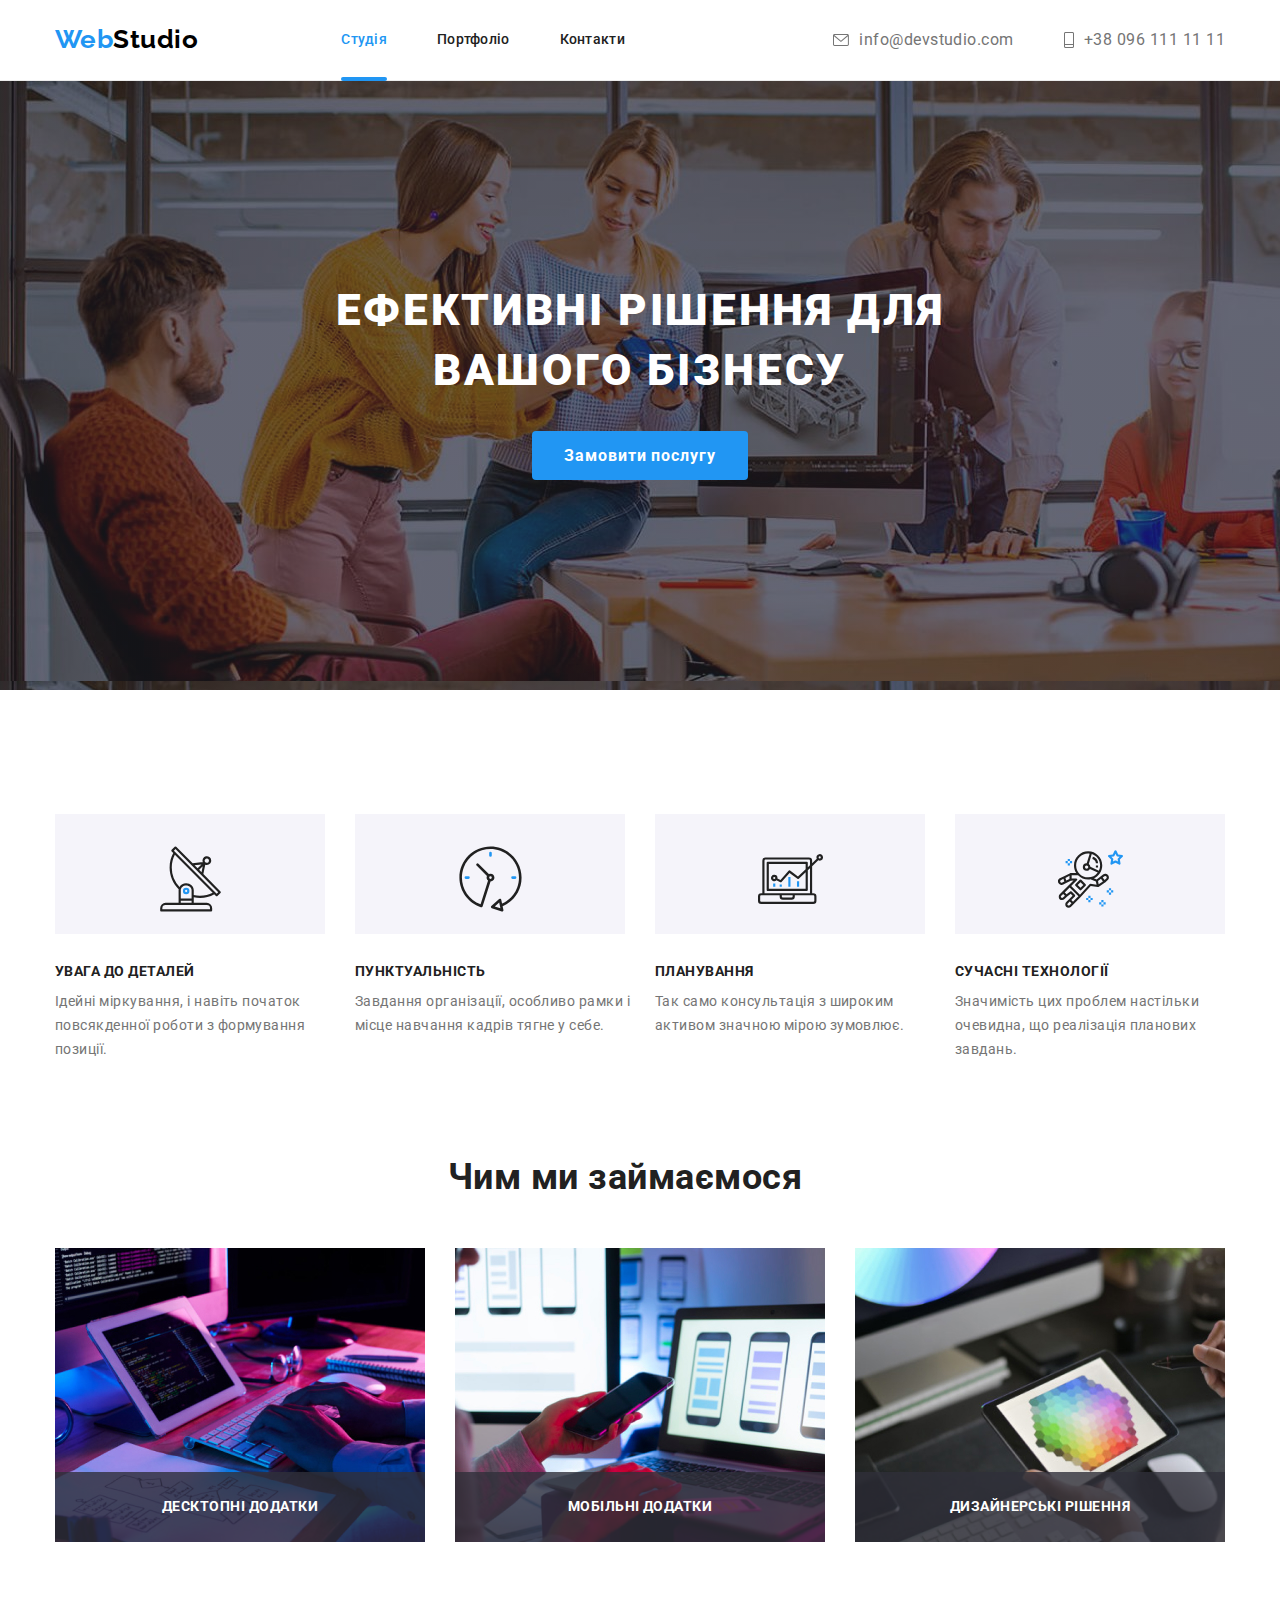
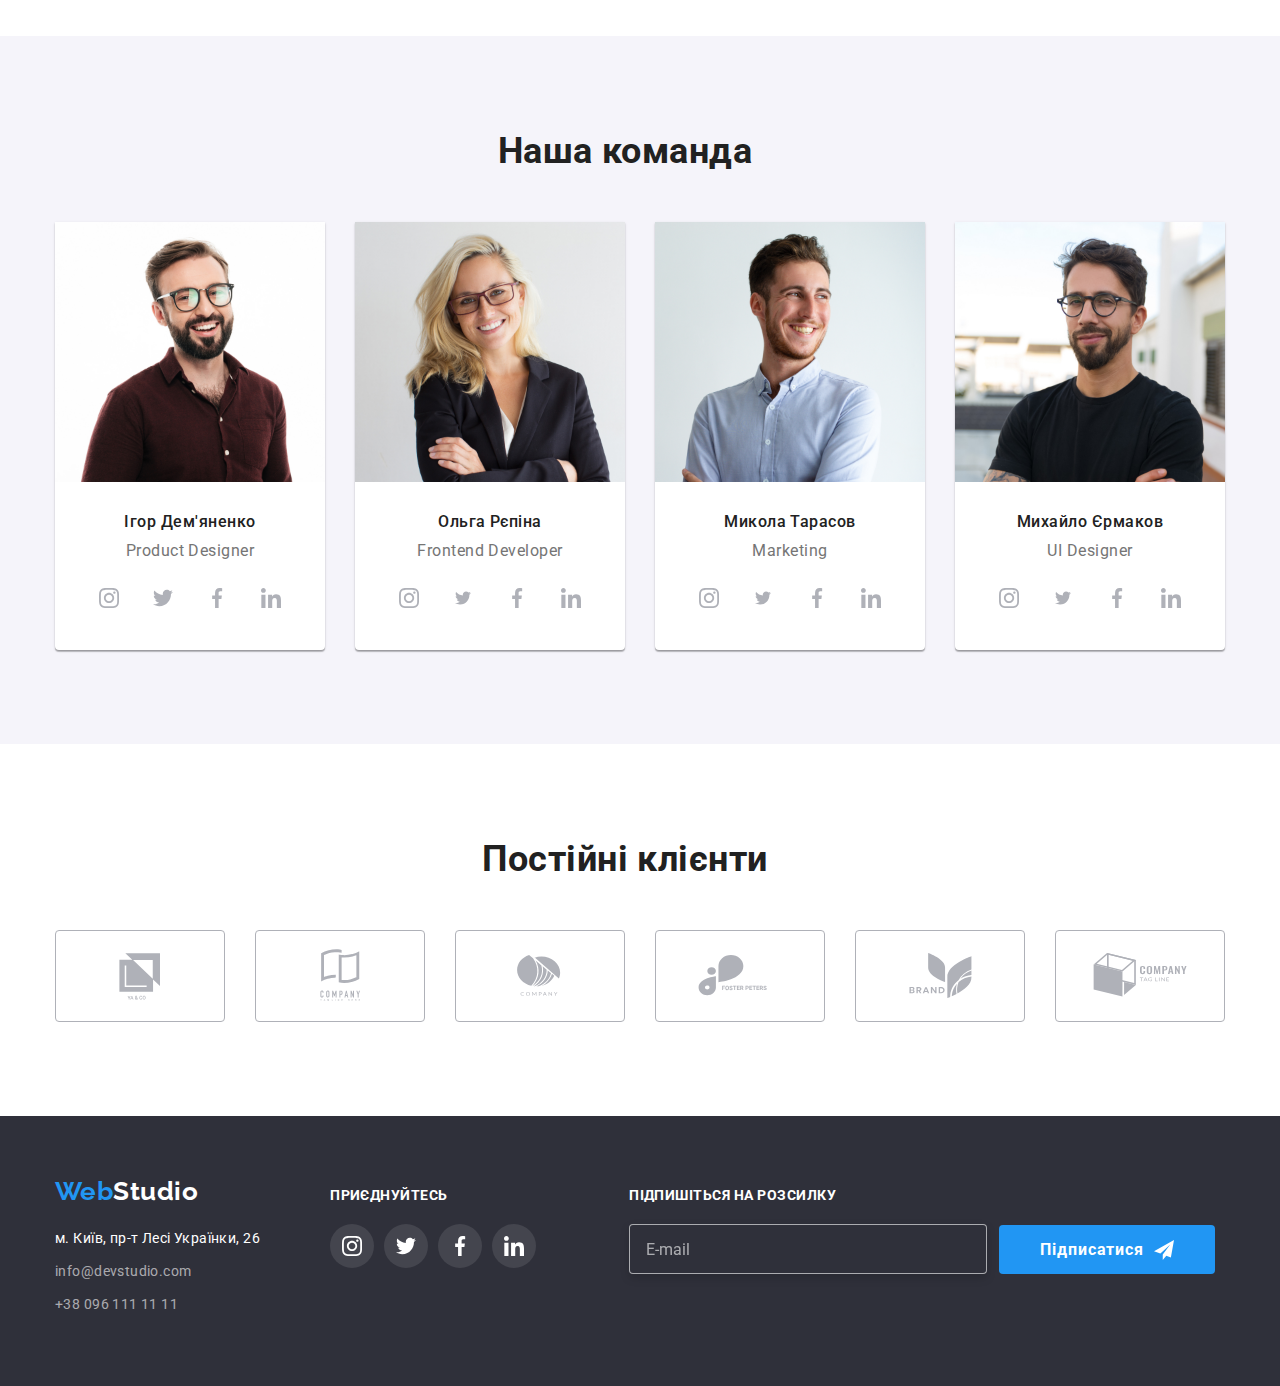
==== commit 8c5ce80b: "додає sass" ====
--- a/index.html
+++ b/index.html
@@ -8,7 +8,7 @@
     <link rel="preconnect" href="https://fonts.gstatic.com" crossorigin>
     <link href="https://fonts.googleapis.com/css2?family=Oleo+Script&family=Raleway:wght@700&family=Roboto:wght@400;500;700;900&display=swap" rel="stylesheet">
     <link rel="stylesheet" href="https://cdnjs.cloudflare.com/ajax/libs/modern-normalize/1.1.0/modern-normalize.min.css">
-    <link rel="stylesheet" href="./css/styles.css">
+    <link rel="stylesheet" href="./css/main.min.css">
 </head>
 <body class="body">
     <!-- Хедер -->
@@ -143,7 +143,7 @@
     </section>
 
     <!--Третя секція КОМАНДА-->
-     <section class="section-positions section">
+     <section class="section-team section">
         <div class="container">
         <h2 class="section__title">Наша команда</h2>
         <ul class="team pic-set">
--- a/css/main.min.css
+++ b/css/main.min.css
@@ -0,0 +1 @@
+/*! modern-normalize v1.1.0 | MIT License | https://github.com/sindresorhus/modern-normalize */*,::after,::before{box-sizing:border-box}html{-moz-tab-size:4;tab-size:4}html{line-height:1.15;-webkit-text-size-adjust:100%}body{margin:0}body{font-family:system-ui,-apple-system,"Segoe UI",Roboto,Helvetica,Arial,sans-serif,"Apple Color Emoji","Segoe UI Emoji"}hr{height:0;color:inherit}abbr[title]{text-decoration:underline dotted}b,strong{font-weight:bolder}code,kbd,pre,samp{font-family:ui-monospace,SFMono-Regular,Consolas,"Liberation Mono",Menlo,monospace;font-size:1em}small{font-size:80%}sub,sup{font-size:75%;line-height:0;position:relative;vertical-align:baseline}sub{bottom:-0.25em}sup{top:-0.5em}table{text-indent:0;border-color:inherit}button,input,optgroup,select,textarea{font-family:inherit;font-size:100%;line-height:1.15;margin:0}button,select{text-transform:none}[type=button],[type=reset],[type=submit],button{-webkit-appearance:button}::-moz-focus-inner{border-style:none;padding:0}:-moz-focusring{outline:1px dotted ButtonText}:-moz-ui-invalid{box-shadow:none}legend{padding:0}progress{vertical-align:baseline}::-webkit-inner-spin-button,::-webkit-outer-spin-button{height:auto}[type=search]{-webkit-appearance:textfield;outline-offset:-2px}::-webkit-search-decoration{-webkit-appearance:none}::-webkit-file-upload-button{-webkit-appearance:button;font:inherit}summary{display:list-item}ul{list-style:none;padding:0;margin:0}a{text-decoration:none;color:inherit}h1,h2,h3,h4,h5,h6{margin:0}p{margin:0}address{font-style:normal}button{font-family:inherit;padding:0;margin:0}img{display:block;max-width:100%;height:auto}body{background-color:var(--primary-white-color);color:var(--primary-text-color);font-family:Roboto,sans-serif;letter-spacing:.03em}:root{--primary-text-color: #212121;--accent-color: #2196f3;--secondary-text-color: #757575;--primary-white-color: #ffffff;--logo-primary-color: #000000;--hero-background-color: #2f303a;--button-focus-color: #188ce8;--button-second-color: #f5f4fa;--body-background-color: #f5f5f5;--hero-background-color: #c4c4c4;--items: 3;--indent: 30px}.pic-item{flex-basis:calc((100% - var(--indent)*(var(--items) - 1))/var(--items))}.container{margin-left:auto;margin-right:auto;max-width:1200px;padding:0 15px;width:100%}.section{padding-top:94px;padding-bottom:94px}.button-primary{padding:10px 32px;min-width:216px;color:var(--primary-white-color);background-color:var(--accent-color);font-weight:700;font-size:16px;line-height:1.86;letter-spacing:.06em;text-align:center;cursor:pointer;border:none;border-radius:4px;transition-property:background-color;transition-duration:250ms;transition-timing-function:cubic-bezier(0.4, 0, 0.2, 1)}.button-primary:hover,.button-primary:focus{color:#fff;background-color:#188ce8;box-shadow:0px 4px 4px rgba(0,0,0,.15);border-radius:4px}.button-secondary{display:inline-block;min-height:38px;padding:6px 22px;color:var(--primary-text-color);background-color:#f5f4fa;border-radius:4px;font-weight:500;font-size:16px;line-height:1.6;padding:6px 22px;display:inline-block;min-height:38px;text-align:center;border-color:rgba(0,0,0,0);margin-left:8px;transition-property:background-color,border-color,box-shadow;transition-duration:250ms;transition-timing-function:cubic-bezier(0.4, 0, 0.2, 1)}.button-secondary:hover,.button-secondary:focus{color:#fff;border-color:rgba(0,0,0,0);background-color:#2196f3;box-shadow:0px 3px 1px rgba(0,0,0,.1),0px 1px 2px rgba(0,0,0,.08),0px 2px 2px rgba(0,0,0,.12);border-radius:4px}.button-list{letter-spacing:.03em;border-radius:4px;margin-bottom:50px;text-align:center;display:flex;justify-content:center}.section__title{font-weight:700;font-size:36px;line-height:1.17;text-align:center;margin-bottom:50px;margin-right:30px}.subtitle{color:var(--primary-text-color);font-weight:700;font-size:14px;line-height:1.14}.pic-item__subtitle{font-weight:700;font-size:14px;line-height:1.14;color:var(--primary-white-color)}.pic-item__card{position:relative}.pic-item__overlay{position:absolute;bottom:0;left:0;height:100%;width:100%;background-color:rgba(47,48,58,.8);display:flex;justify-content:center;padding-top:27px;padding-bottom:27px;height:auto}.pic-set{display:flex;flex-wrap:wrap;gap:var(--indent)}.flex-container{display:flex;flex-wrap:wrap;width:1200px}.social-links__svg{width:44px;height:44px;border-radius:50%;color:#afb1b8;background-color:#fff;display:flex;justify-content:center;align-items:center;margin-bottom:30px;transition-property:background-color;transition-duration:250ms;transition-timing-function:cubic-bezier(0.4, 0, 0.2, 1)}.social-links__svg:hover,.social-links__svg:focus{background-color:#2196f3;color:#fff}.social-links__icon{fill:currentColor}.social-links{display:flex;justify-content:center;align-items:center;gap:10px}.header{background-color:var(--primary-white-color);border-bottom:1px solid #ececec}.header__container{display:flex;align-items:center}.logo{font-family:Raleway,sans-serif;font-weight:700;font-size:26px;line-height:1.2;text-decoration:none;color:var(--accent-color)}.logo--black{color:var(--logo-primary-color)}.site-nav__link{color:var(--primary-text-color);text-decoration:none;font-weight:500;font-size:14px;line-height:1.14;letter-spacing:.02em;padding-top:32px;padding-bottom:32px;display:block;transition-property:background-color;transition-duration:250ms;transition-timing-function:cubic-bezier(0.4, 0, 0.2, 1)}.site-nav__link:hover,.site-nav__link:focus{color:var(--accent-color)}.site-nav__link.current{position:relative;color:var(--accent-color)}.site-nav__link.current::after{position:absolute;content:"";width:100%;height:4px;border-radius:2px;bottom:-1.5px;left:0;background-color:var(--accent-color)}.site-nav__link.current:hover::after,.site-nav__link.current:focus::after{width:100%}.site-nav__link.current:hover,.site-nav__link.current:focus{color:var(--accent-color)}.nav{display:flex;align-items:center}.site-nav{margin-left:93px;display:flex}.site-nav__item{align-self:center;margin-left:50px}.contact-nav__link{color:var(--secondary-text-color);margin:0px;display:flex;justify-items:center}.contact-nav__link:hover,.contact-nav__link:focus{color:var(--accent-color)}.contact-nav__link:hover .contact-nav__svg,.contact-nav__link:focus .contact-nav__svg{fill:var(--accent-color)}.contact-nav{margin-bottom:0px;display:flex;margin-left:auto}.contact-nav__svg{justify-self:baseline;color:#757575;background-color:#fff;align-self:center;margin-right:10px;text-align:center;justify-content:center;fill:currentColor}.hero{text-align:center}.hero__wrapper{max-width:1600px;margin-left:auto;margin-right:auto;background:linear-gradient(rgba(47, 48, 58, 0.4), rgba(47, 48, 58, 0.4)) no-repeat,url("../images/hero.jpg"),#c4c4c4;background-size:cover cover;padding-top:200px;padding-bottom:210px}.hero__title{color:var(--primary-white-color);font-weight:900;font-size:44px;line-height:1.36;letter-spacing:.06em;text-transform:uppercase;text-align:center;margin-top:0;margin-bottom:30px;max-width:700px;text-align:center;margin-left:auto;margin-right:auto}.backdrop{position:fixed;width:100%;height:100%;top:0;left:0;right:0;bottom:0;background-color:rgba(0,0,0,.2);overflow-y:auto;overflow-x:hidden;z-index:10;transition:visibility 250ms cubic-bezier(0.4, 0, 0.2, 1),opacity 250ms cubic-bezier(0.4, 0, 0.2, 1)}.backdrop.is-hidden{visibility:hidden;opacity:0;pointer-events:none}.modal{min-height:100vh;display:flex;justify-content:center;align-items:center;position:sticky;width:100%;position:relative}.modal__body{position:relative;width:528px;padding:40px;background:#fff;box-shadow:0px 1px 3px rgba(0,0,0,.12),0px 1px 1px rgba(0,0,0,.14),0px 2px 1px rgba(0,0,0,.2);border-radius:4px}.modal__close--btn{position:absolute;top:8px;right:8px;display:flex;align-items:center;justify-content:center;width:30px;height:30px;border-radius:50%;background:#fff;border:1px solid rgba(0,0,0,.1);cursor:pointer}.modal__close--btn:hover .icon,.modal__close--btn:focus .icon{fill:var(--accent-color)}.icon{transition:fill 250ms cubic-bezier(0.4, 0, 0.2, 1)}.form{display:block;margin-top:0em}.form__title{margin-bottom:12px;font-weight:700;font-size:20px;line-height:1,15;text-align:center;letter-spacing:.03em;color:#212121}.form__label{display:block;padding-bottom:4px;font-size:12px;line-height:1,17px;letter-spacing:.01em;text-align:left;color:#757575}.input-wrapper{position:relative;margin-bottom:10px}.form__icon{position:absolute;left:12px;top:50%;transform:translateY(-50%);transition:fill 250ms cubic-bezier(0.4, 0, 0.2, 1)}.form__input{width:100%;height:40px;padding:12px 16px;background:#fff;border:1px solid rgba(33,33,33,.2);border-radius:4px;outline:none;font-size:12px;line-height:1,17px;letter-spacing:.01em;padding-left:45px;color:#212121;transition:border-color 250ms cubic-bezier(0.4, 0, 0.2, 1)}.form__input:focus{border-color:#2196f3}.form__input:focus+.form__icon{fill:#2196f3}.form__input--textarea::placeholder{font-weight:400;font-size:12px;line-height:14px;letter-spacing:.01em;color:rgba(117,117,117,.5)}.textarea{width:100%;height:120px;resize:none;margin-bottom:20px;padding:12px 16px}.check-label{position:relative;display:flex;justify-content:center;align-items:center;margin-bottom:20px;font-weight:400;font-size:14px;line-height:1.71;letter-spacing:.03em;color:#757575}.check-wrapp{display:block;width:16px;height:15px;border:2px solid #212121;border-radius:2px;margin-right:9px}.check-icon{opacity:0}.input-check{position:absolute;left:0;bottom:0;height:0;width:0;opacity:0}.input-check:checked+.check-wrapp{border:none;background-color:var(--accent-color)}.input-check:checked+.check-wrapp .check-icon{opacity:1}.check-link{margin-left:9px;color:var(--accent-color);text-decoration:underline}.button-primary__input{display:flex;margin:auto;justify-content:center}.feature-list__icon{display:flex;width:270px;height:120px;background-color:#f5f4fa;margin-bottom:30px;margin-top:30px;margin-right:30px;justify-content:center;align-self:center;padding-top:30px}.feature-list{display:flex}.feature-list p{margin-top:10px}.feature-list__text{color:var(--secondary-text-color);font-size:14px;line-height:1.7}.section-activity{padding-top:0px}.section-team{background-color:#f5f4fa}.team__subtitle{font-weight:500;font-size:16px;line-height:1.19;margin-bottom:10px}.team__position{font-weight:400;font-size:16px;line-height:1.19;margin-bottom:0px;color:#757575}.team__card{background-color:var(--primary-white-color);box-sizing:border-box;margin-bottom:0px;box-shadow:0px 1px 3px rgba(0,0,0,.12),0px 1px 1px rgba(0,0,0,.14),0px 2px 1px rgba(0,0,0,.2);border-radius:0px 0px 4px 4px}.team__name{text-align:center;margin-top:30px;margin-bottom:16px}.clients{display:flex;justify-content:center}.clients .pic-set{--items:6}.clients__link{width:170px;height:92px;border:1px solid #afb1b8;border-radius:4px;color:#afb1b8;background-color:var(--primary-white-color);display:flex;justify-content:center;align-items:center;transition-property:color;transition-duration:250ms;transition-timing-function:cubic-bezier(0.4, 0, 0.2, 1)}.clients__link:hover,.clients__link:focus{color:#2196f3;background-color:var(--primary-white-color);border:1px solid #2196f3;border-radius:4px}.clients__icon{fill:currentColor}.portfolio__name{border:1px solid #eee;border-top:0;margin-top:20px}.portfolio__titles{font-weight:700;font-size:18px;line-height:2;margin-top:20px;margin-left:24px}.portfolio__text{color:var(--secondary-text-color);font-size:16px;line-height:1.88;margin-bottom:20px;margin-top:4px;margin-left:24px}.portfolio__card{position:relative;overflow:hidden}.portfolio__link-card{display:block}.portfolio__link-card:hover,.portfolio__link-card:focus{border:1px solid #eee;box-shadow:0px 1px 1px rgba(0,0,0,.12),0px 4px 4px rgba(0,0,0,.06),1px 4px 6px rgba(0,0,0,.16)}.portfolio__link-card:hover .portfolio__overlay,.portfolio__link-card:focus .portfolio__overlay{transform:translateY(-100%)}.portfolio__overlay{padding:63px 24px;background-color:rgba(33,150,243,.9);position:absolute;height:100%;width:100%;transition:transform 250ms cubic-bezier(0.4, 0, 0.2, 1)}.overlay__text{color:#fff;width:322px;height:168px;font-weight:400;font-size:18px;line-height:1.56}.footer{background-color:#2f303a;margin-top:0px;padding-top:60px;padding-bottom:60px}.footer-contacts__list{color:var(--primary-white-color);text-decoration:none;margin-bottom:9px;transition-property:color;transition-duration:250ms;transition-timing-function:cubic-bezier(0.4, 0, 0.2, 1)}.footer-contacts__list:hover,.footer-contacts__list:focus{color:var(--accent-color)}.footer-conctacts{font-family:"Roboto",sans-serif;font-style:normal;font-weight:400;font-size:14px;line-height:1.71;letter-spacing:.03em;padding-left:0;padding-top:20px}.footer__logo--white{color:var(--primary-white-color)}.footer__logo{margin-bottom:20px}.footer-link__subtitle{text-transform:uppercase;color:#fff;margin-bottom:20px;font-weight:700;font-size:14px;line-height:1.14}.social-links__footer{margin-right:93px}.footer-info{display:flex;align-items:baseline}.main-link{fill:#fff;background-color:rgba(255,255,255,.1)}.footer-link{margin-left:70px;color:rgba(255,255,255,.6);text-decoration:none}.color{color:rgba(255,255,255,.6)}.input-footer{width:358px;height:50px;padding:12px 16px;margin-right:12px;background:#2f303a;border:1px solid rgba(255,255,255,.6);filter:drop-shadow(0px 4px 4px rgba(0, 0, 0, 0.15));border-radius:4px;outline:none;color:rgba(255,255,255,.6);transition:border-color 250ms cubic-bezier(0.4, 0, 0.2, 1)}.input-footer:focus{border-color:#2196f3}.input-footer::placeholder{color:rgba(255,255,255,.6);font-size:16px;line-height:20px}.form-button{width:200px;height:50px;margin-left:12px;padding:10px 28px}.subscribe{display:flex;margin-top:20px;margin-bottom:auto}.form-button__icon{margin-left:10px;align-items:center;text-align:center;margin-top:5px}/*# sourceMappingURL=main.min.css.map */